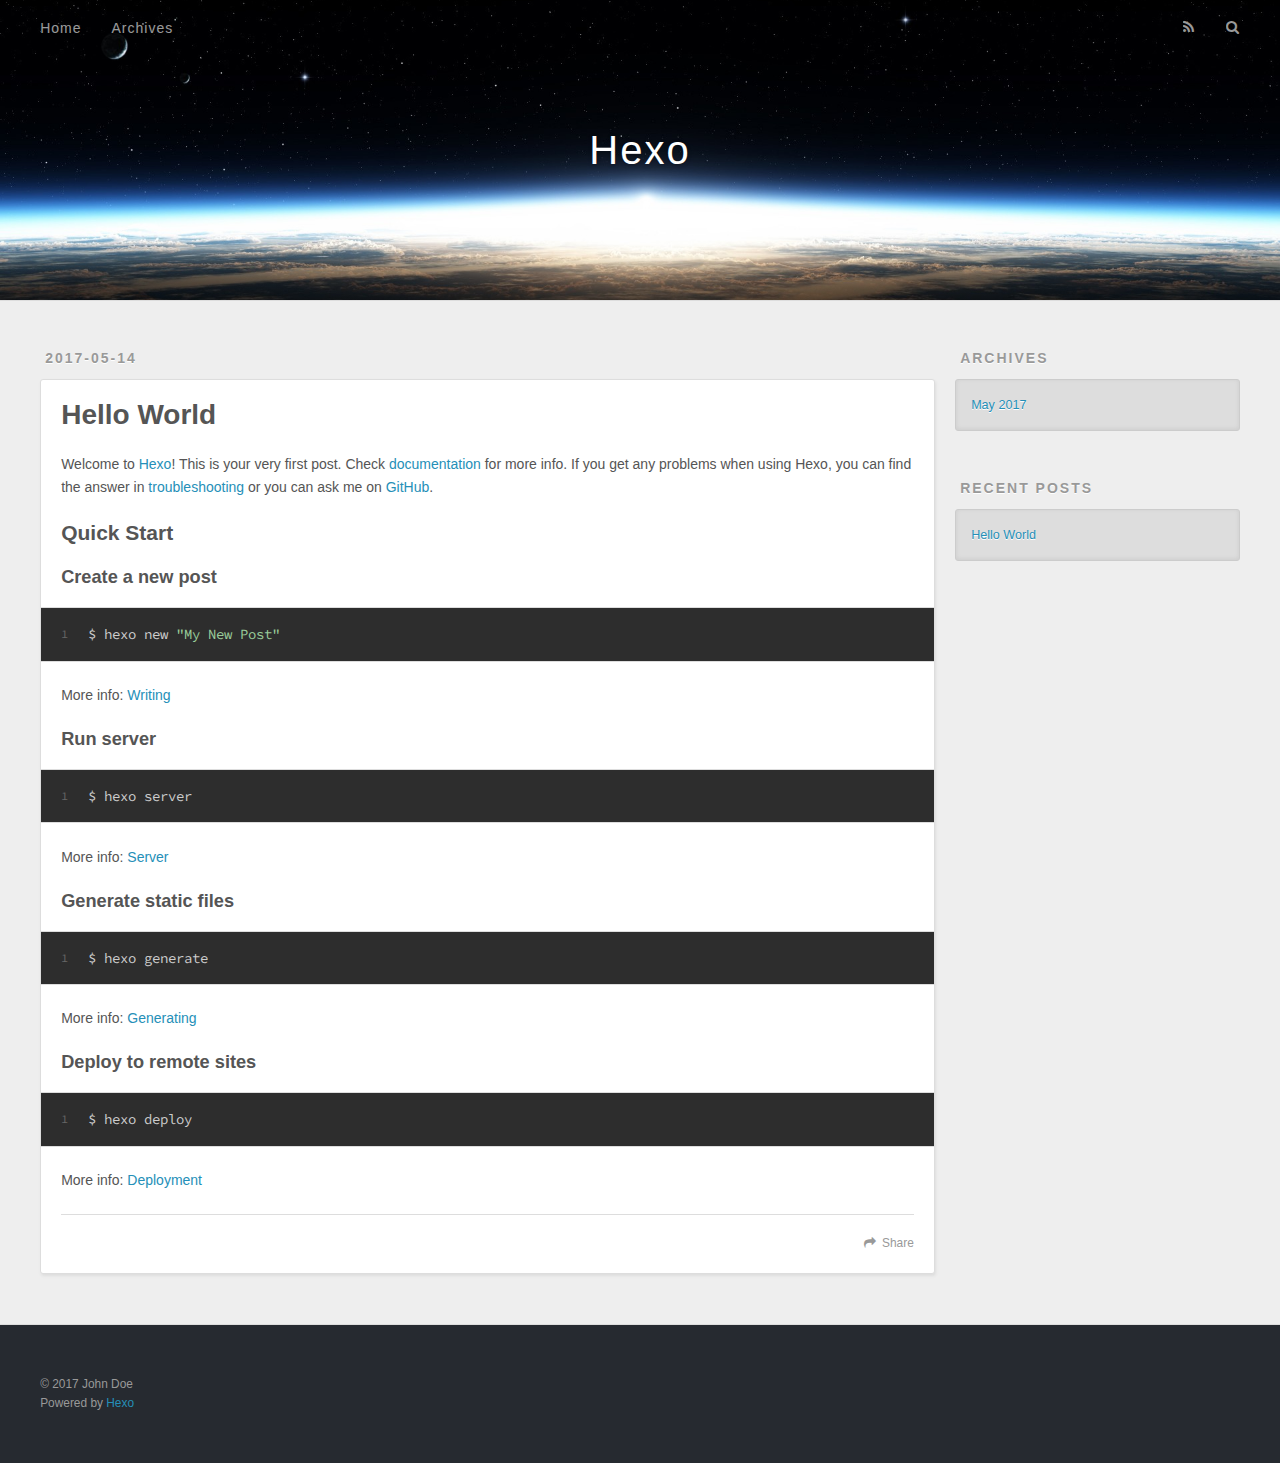
==== index.html @ 755ee9ba "Site updated: 2017-05-14 21:54:04" ====
<!DOCTYPE html>
<html>
<head>
  <meta charset="utf-8">
  
  <title>Hexo</title>
  <meta name="viewport" content="width=device-width, initial-scale=1, maximum-scale=1">
  <meta property="og:type" content="website">
<meta property="og:title" content="Hexo">
<meta property="og:url" content="http://yoursite.com/index.html">
<meta property="og:site_name" content="Hexo">
<meta name="twitter:card" content="summary">
<meta name="twitter:title" content="Hexo">
  
    <link rel="alternate" href="/atom.xml" title="Hexo" type="application/atom+xml">
  
  
    <link rel="icon" href="/favicon.png">
  
  
    <link href="//fonts.googleapis.com/css?family=Source+Code+Pro" rel="stylesheet" type="text/css">
  
  <link rel="stylesheet" href="/css/style.css">
  

</head>

<body>
  <div id="container">
    <div id="wrap">
      <header id="header">
  <div id="banner"></div>
  <div id="header-outer" class="outer">
    <div id="header-title" class="inner">
      <h1 id="logo-wrap">
        <a href="/" id="logo">Hexo</a>
      </h1>
      
    </div>
    <div id="header-inner" class="inner">
      <nav id="main-nav">
        <a id="main-nav-toggle" class="nav-icon"></a>
        
          <a class="main-nav-link" href="/">Home</a>
        
          <a class="main-nav-link" href="/archives">Archives</a>
        
      </nav>
      <nav id="sub-nav">
        
          <a id="nav-rss-link" class="nav-icon" href="/atom.xml" title="RSS Feed"></a>
        
        <a id="nav-search-btn" class="nav-icon" title="Search"></a>
      </nav>
      <div id="search-form-wrap">
        <form action="//google.com/search" method="get" accept-charset="UTF-8" class="search-form"><input type="search" name="q" class="search-form-input" placeholder="Search"><button type="submit" class="search-form-submit">&#xF002;</button><input type="hidden" name="sitesearch" value="http://yoursite.com"></form>
      </div>
    </div>
  </div>
</header>
      <div class="outer">
        <section id="main">
  
    <article id="post-hello-world" class="article article-type-post" itemscope itemprop="blogPost">
  <div class="article-meta">
    <a href="/2017/05/14/hello-world/" class="article-date">
  <time datetime="2017-05-15T01:28:12.000Z" itemprop="datePublished">2017-05-14</time>
</a>
    
  </div>
  <div class="article-inner">
    
    
      <header class="article-header">
        
  
    <h1 itemprop="name">
      <a class="article-title" href="/2017/05/14/hello-world/">Hello World</a>
    </h1>
  

      </header>
    
    <div class="article-entry" itemprop="articleBody">
      
        <p>Welcome to <a href="https://hexo.io/" target="_blank" rel="external">Hexo</a>! This is your very first post. Check <a href="https://hexo.io/docs/" target="_blank" rel="external">documentation</a> for more info. If you get any problems when using Hexo, you can find the answer in <a href="https://hexo.io/docs/troubleshooting.html" target="_blank" rel="external">troubleshooting</a> or you can ask me on <a href="https://github.com/hexojs/hexo/issues" target="_blank" rel="external">GitHub</a>.</p>
<h2 id="Quick-Start"><a href="#Quick-Start" class="headerlink" title="Quick Start"></a>Quick Start</h2><h3 id="Create-a-new-post"><a href="#Create-a-new-post" class="headerlink" title="Create a new post"></a>Create a new post</h3><figure class="highlight bash"><table><tr><td class="gutter"><pre><div class="line">1</div></pre></td><td class="code"><pre><div class="line">$ hexo new <span class="string">"My New Post"</span></div></pre></td></tr></table></figure>
<p>More info: <a href="https://hexo.io/docs/writing.html" target="_blank" rel="external">Writing</a></p>
<h3 id="Run-server"><a href="#Run-server" class="headerlink" title="Run server"></a>Run server</h3><figure class="highlight bash"><table><tr><td class="gutter"><pre><div class="line">1</div></pre></td><td class="code"><pre><div class="line">$ hexo server</div></pre></td></tr></table></figure>
<p>More info: <a href="https://hexo.io/docs/server.html" target="_blank" rel="external">Server</a></p>
<h3 id="Generate-static-files"><a href="#Generate-static-files" class="headerlink" title="Generate static files"></a>Generate static files</h3><figure class="highlight bash"><table><tr><td class="gutter"><pre><div class="line">1</div></pre></td><td class="code"><pre><div class="line">$ hexo generate</div></pre></td></tr></table></figure>
<p>More info: <a href="https://hexo.io/docs/generating.html" target="_blank" rel="external">Generating</a></p>
<h3 id="Deploy-to-remote-sites"><a href="#Deploy-to-remote-sites" class="headerlink" title="Deploy to remote sites"></a>Deploy to remote sites</h3><figure class="highlight bash"><table><tr><td class="gutter"><pre><div class="line">1</div></pre></td><td class="code"><pre><div class="line">$ hexo deploy</div></pre></td></tr></table></figure>
<p>More info: <a href="https://hexo.io/docs/deployment.html" target="_blank" rel="external">Deployment</a></p>

      
    </div>
    <footer class="article-footer">
      <a data-url="http://yoursite.com/2017/05/14/hello-world/" data-id="cj2pgbe670000x5e2jfbod2cz" class="article-share-link">Share</a>
      
      
    </footer>
  </div>
  
</article>


  

</section>
        
          <aside id="sidebar">
  
    

  
    

  
    
  
    
  <div class="widget-wrap">
    <h3 class="widget-title">Archives</h3>
    <div class="widget">
      <ul class="archive-list"><li class="archive-list-item"><a class="archive-list-link" href="/archives/2017/05/">May 2017</a></li></ul>
    </div>
  </div>


  
    
  <div class="widget-wrap">
    <h3 class="widget-title">Recent Posts</h3>
    <div class="widget">
      <ul>
        
          <li>
            <a href="/2017/05/14/hello-world/">Hello World</a>
          </li>
        
      </ul>
    </div>
  </div>

  
</aside>
        
      </div>
      <footer id="footer">
  
  <div class="outer">
    <div id="footer-info" class="inner">
      &copy; 2017 John Doe<br>
      Powered by <a href="http://hexo.io/" target="_blank">Hexo</a>
    </div>
  </div>
</footer>
    </div>
    <nav id="mobile-nav">
  
    <a href="/" class="mobile-nav-link">Home</a>
  
    <a href="/archives" class="mobile-nav-link">Archives</a>
  
</nav>
    

<script src="//ajax.googleapis.com/ajax/libs/jquery/2.0.3/jquery.min.js"></script>


  <link rel="stylesheet" href="/fancybox/jquery.fancybox.css">
  <script src="/fancybox/jquery.fancybox.pack.js"></script>


<script src="/js/script.js"></script>

  </div>
</body>
</html>
---- css/style.css ----
body {
  width: 100%;
}
body:before,
body:after {
  content: "";
  display: table;
}
body:after {
  clear: both;
}
html,
body,
div,
span,
applet,
object,
iframe,
h1,
h2,
h3,
h4,
h5,
h6,
p,
blockquote,
pre,
a,
abbr,
acronym,
address,
big,
cite,
code,
del,
dfn,
em,
img,
ins,
kbd,
q,
s,
samp,
small,
strike,
strong,
sub,
sup,
tt,
var,
dl,
dt,
dd,
ol,
ul,
li,
fieldset,
form,
label,
legend,
table,
caption,
tbody,
tfoot,
thead,
tr,
th,
td {
  margin: 0;
  padding: 0;
  border: 0;
  outline: 0;
  font-weight: inherit;
  font-style: inherit;
  font-family: inherit;
  font-size: 100%;
  vertical-align: baseline;
}
body {
  line-height: 1;
  color: #000;
  background: #fff;
}
ol,
ul {
  list-style: none;
}
table {
  border-collapse: separate;
  border-spacing: 0;
  vertical-align: middle;
}
caption,
th,
td {
  text-align: left;
  font-weight: normal;
  vertical-align: middle;
}
a img {
  border: none;
}
input,
button {
  margin: 0;
  padding: 0;
}
input::-moz-focus-inner,
button::-moz-focus-inner {
  border: 0;
  padding: 0;
}
@font-face {
  font-family: FontAwesome;
  font-style: normal;
  font-weight: normal;
  src: url("fonts/fontawesome-webfont.eot?v=#4.0.3");
  src: url("fonts/fontawesome-webfont.eot?#iefix&v=#4.0.3") format("embedded-opentype"), url("fonts/fontawesome-webfont.woff?v=#4.0.3") format("woff"), url("fonts/fontawesome-webfont.ttf?v=#4.0.3") format("truetype"), url("fonts/fontawesome-webfont.svg#fontawesomeregular?v=#4.0.3") format("svg");
}
html,
body,
#container {
  height: 100%;
}
body {
  background: #eee;
  font: 14px "Helvetica Neue", Helvetica, Arial, sans-serif;
  -webkit-text-size-adjust: 100%;
}
.outer {
  max-width: 1220px;
  margin: 0 auto;
  padding: 0 20px;
}
.outer:before,
.outer:after {
  content: "";
  display: table;
}
.outer:after {
  clear: both;
}
.inner {
  display: inline;
  float: left;
  width: 98.33333333333333%;
  margin: 0 0.833333333333333%;
}
.left,
.alignleft {
  float: left;
}
.right,
.alignright {
  float: right;
}
.clear {
  clear: both;
}
#container {
  position: relative;
}
.mobile-nav-on {
  overflow: hidden;
}
#wrap {
  height: 100%;
  width: 100%;
  position: absolute;
  top: 0;
  left: 0;
  -webkit-transition: 0.2s ease-out;
  -moz-transition: 0.2s ease-out;
  -ms-transition: 0.2s ease-out;
  transition: 0.2s ease-out;
  z-index: 1;
  background: #eee;
}
.mobile-nav-on #wrap {
  left: 280px;
}
@media screen and (min-width: 768px) {
  #main {
    display: inline;
    float: left;
    width: 73.33333333333333%;
    margin: 0 0.833333333333333%;
  }
}
.article-date,
.article-category-link,
.archive-year,
.widget-title {
  text-decoration: none;
  text-transform: uppercase;
  letter-spacing: 2px;
  color: #999;
  margin-bottom: 1em;
  margin-left: 5px;
  line-height: 1em;
  text-shadow: 0 1px #fff;
  font-weight: bold;
}
.article-inner,
.archive-article-inner {
  background: #fff;
  -webkit-box-shadow: 1px 2px 3px #ddd;
  box-shadow: 1px 2px 3px #ddd;
  border: 1px solid #ddd;
  border-radius: 3px;
}
.article-entry h1,
.widget h1 {
  font-size: 2em;
}
.article-entry h2,
.widget h2 {
  font-size: 1.5em;
}
.article-entry h3,
.widget h3 {
  font-size: 1.3em;
}
.article-entry h4,
.widget h4 {
  font-size: 1.2em;
}
.article-entry h5,
.widget h5 {
  font-size: 1em;
}
.article-entry h6,
.widget h6 {
  font-size: 1em;
  color: #999;
}
.article-entry hr,
.widget hr {
  border: 1px dashed #ddd;
}
.article-entry strong,
.widget strong {
  font-weight: bold;
}
.article-entry em,
.widget em,
.article-entry cite,
.widget cite {
  font-style: italic;
}
.article-entry sup,
.widget sup,
.article-entry sub,
.widget sub {
  font-size: 0.75em;
  line-height: 0;
  position: relative;
  vertical-align: baseline;
}
.article-entry sup,
.widget sup {
  top: -0.5em;
}
.article-entry sub,
.widget sub {
  bottom: -0.2em;
}
.article-entry small,
.widget small {
  font-size: 0.85em;
}
.article-entry acronym,
.widget acronym,
.article-entry abbr,
.widget abbr {
  border-bottom: 1px dotted;
}
.article-entry ul,
.widget ul,
.article-entry ol,
.widget ol,
.article-entry dl,
.widget dl {
  margin: 0 20px;
  line-height: 1.6em;
}
.article-entry ul ul,
.widget ul ul,
.article-entry ol ul,
.widget ol ul,
.article-entry ul ol,
.widget ul ol,
.article-entry ol ol,
.widget ol ol {
  margin-top: 0;
  margin-bottom: 0;
}
.article-entry ul,
.widget ul {
  list-style: disc;
}
.article-entry ol,
.widget ol {
  list-style: decimal;
}
.article-entry dt,
.widget dt {
  font-weight: bold;
}
#header {
  height: 300px;
  position: relative;
  border-bottom: 1px solid #ddd;
}
#header:before,
#header:after {
  content: "";
  position: absolute;
  left: 0;
  right: 0;
  height: 40px;
}
#header:before {
  top: 0;
  background: -webkit-linear-gradient(rgba(0,0,0,0.2), transparent);
  background: -moz-linear-gradient(rgba(0,0,0,0.2), transparent);
  background: -ms-linear-gradient(rgba(0,0,0,0.2), transparent);
  background: linear-gradient(rgba(0,0,0,0.2), transparent);
}
#header:after {
  bottom: 0;
  background: -webkit-linear-gradient(transparent, rgba(0,0,0,0.2));
  background: -moz-linear-gradient(transparent, rgba(0,0,0,0.2));
  background: -ms-linear-gradient(transparent, rgba(0,0,0,0.2));
  background: linear-gradient(transparent, rgba(0,0,0,0.2));
}
#header-outer {
  height: 100%;
  position: relative;
}
#header-inner {
  position: relative;
  overflow: hidden;
}
#banner {
  position: absolute;
  top: 0;
  left: 0;
  width: 100%;
  height: 100%;
  background: url("images/banner.jpg") center #000;
  -webkit-background-size: cover;
  -moz-background-size: cover;
  background-size: cover;
  z-index: -1;
}
#header-title {
  text-align: center;
  height: 40px;
  position: absolute;
  top: 50%;
  left: 0;
  margin-top: -20px;
}
#logo,
#subtitle {
  text-decoration: none;
  color: #fff;
  font-weight: 300;
  text-shadow: 0 1px 4px rgba(0,0,0,0.3);
}
#logo {
  font-size: 40px;
  line-height: 40px;
  letter-spacing: 2px;
}
#subtitle {
  font-size: 16px;
  line-height: 16px;
  letter-spacing: 1px;
}
#subtitle-wrap {
  margin-top: 16px;
}
#main-nav {
  float: left;
  margin-left: -15px;
}
.nav-icon,
.main-nav-link {
  float: left;
  color: #fff;
  opacity: 0.6;
  text-decoration: none;
  text-shadow: 0 1px rgba(0,0,0,0.2);
  -webkit-transition: opacity 0.2s;
  -moz-transition: opacity 0.2s;
  -ms-transition: opacity 0.2s;
  transition: opacity 0.2s;
  display: block;
  padding: 20px 15px;
}
.nav-icon:hover,
.main-nav-link:hover {
  opacity: 1;
}
.nav-icon {
  font-family: FontAwesome;
  text-align: center;
  font-size: 14px;
  width: 14px;
  height: 14px;
  padding: 20px 15px;
  position: relative;
  cursor: pointer;
}
.main-nav-link {
  font-weight: 300;
  letter-spacing: 1px;
}
@media screen and (max-width: 479px) {
  .main-nav-link {
    display: none;
  }
}
#main-nav-toggle {
  display: none;
}
#main-nav-toggle:before {
  content: "\f0c9";
}
@media screen and (max-width: 479px) {
  #main-nav-toggle {
    display: block;
  }
}
#sub-nav {
  float: right;
  margin-right: -15px;
}
#nav-rss-link:before {
  content: "\f09e";
}
#nav-search-btn:before {
  content: "\f002";
}
#search-form-wrap {
  position: absolute;
  top: 15px;
  width: 150px;
  height: 30px;
  right: -150px;
  opacity: 0;
  -webkit-transition: 0.2s ease-out;
  -moz-transition: 0.2s ease-out;
  -ms-transition: 0.2s ease-out;
  transition: 0.2s ease-out;
}
#search-form-wrap.on {
  opacity: 1;
  right: 0;
}
@media screen and (max-width: 479px) {
  #search-form-wrap {
    width: 100%;
    right: -100%;
  }
}
.search-form {
  position: absolute;
  top: 0;
  left: 0;
  right: 0;
  background: #fff;
  padding: 5px 15px;
  border-radius: 15px;
  -webkit-box-shadow: 0 0 10px rgba(0,0,0,0.3);
  box-shadow: 0 0 10px rgba(0,0,0,0.3);
}
.search-form-input {
  border: none;
  background: none;
  color: #555;
  width: 100%;
  font: 13px "Helvetica Neue", Helvetica, Arial, sans-serif;
  outline: none;
}
.search-form-input::-webkit-search-results-decoration,
.search-form-input::-webkit-search-cancel-button {
  -webkit-appearance: none;
}
.search-form-submit {
  position: absolute;
  top: 50%;
  right: 10px;
  margin-top: -7px;
  font: 13px FontAwesome;
  border: none;
  background: none;
  color: #bbb;
  cursor: pointer;
}
.search-form-submit:hover,
.search-form-submit:focus {
  color: #777;
}
.article {
  margin: 50px 0;
}
.article-inner {
  overflow: hidden;
}
.article-meta:before,
.article-meta:after {
  content: "";
  display: table;
}
.article-meta:after {
  clear: both;
}
.article-date {
  float: left;
}
.article-category {
  float: left;
  line-height: 1em;
  color: #ccc;
  text-shadow: 0 1px #fff;
  margin-left: 8px;
}
.article-category:before {
  content: "\2022";
}
.article-category-link {
  margin: 0 12px 1em;
}
.article-header {
  padding: 20px 20px 0;
}
.article-title {
  text-decoration: none;
  font-size: 2em;
  font-weight: bold;
  color: #555;
  line-height: 1.1em;
  -webkit-transition: color 0.2s;
  -moz-transition: color 0.2s;
  -ms-transition: color 0.2s;
  transition: color 0.2s;
}
a.article-title:hover {
  color: #258fb8;
}
.article-entry {
  color: #555;
  padding: 0 20px;
}
.article-entry:before,
.article-entry:after {
  content: "";
  display: table;
}
.article-entry:after {
  clear: both;
}
.article-entry p,
.article-entry table {
  line-height: 1.6em;
  margin: 1.6em 0;
}
.article-entry h1,
.article-entry h2,
.article-entry h3,
.article-entry h4,
.article-entry h5,
.article-entry h6 {
  font-weight: bold;
}
.article-entry h1,
.article-entry h2,
.article-entry h3,
.article-entry h4,
.article-entry h5,
.article-entry h6 {
  line-height: 1.1em;
  margin: 1.1em 0;
}
.article-entry a {
  color: #258fb8;
  text-decoration: none;
}
.article-entry a:hover {
  text-decoration: underline;
}
.article-entry ul,
.article-entry ol,
.article-entry dl {
  margin-top: 1.6em;
  margin-bottom: 1.6em;
}
.article-entry img,
.article-entry video {
  max-width: 100%;
  height: auto;
  display: block;
  margin: auto;
}
.article-entry iframe {
  border: none;
}
.article-entry table {
  width: 100%;
  border-collapse: collapse;
  border-spacing: 0;
}
.article-entry th {
  font-weight: bold;
  border-bottom: 3px solid #ddd;
  padding-bottom: 0.5em;
}
.article-entry td {
  border-bottom: 1px solid #ddd;
  padding: 10px 0;
}
.article-entry blockquote {
  font-family: Georgia, "Times New Roman", serif;
  font-size: 1.4em;
  margin: 1.6em 20px;
  text-align: center;
}
.article-entry blockquote footer {
  font-size: 14px;
  margin: 1.6em 0;
  font-family: "Helvetica Neue", Helvetica, Arial, sans-serif;
}
.article-entry blockquote footer cite:before {
  content: "—";
  padding: 0 0.5em;
}
.article-entry .pullquote {
  text-align: left;
  width: 45%;
  margin: 0;
}
.article-entry .pullquote.left {
  margin-left: 0.5em;
  margin-right: 1em;
}
.article-entry .pullquote.right {
  margin-right: 0.5em;
  margin-left: 1em;
}
.article-entry .caption {
  color: #999;
  display: block;
  font-size: 0.9em;
  margin-top: 0.5em;
  position: relative;
  text-align: center;
}
.article-entry .video-container {
  position: relative;
  padding-top: 56.25%;
  height: 0;
  overflow: hidden;
}
.article-entry .video-container iframe,
.article-entry .video-container object,
.article-entry .video-container embed {
  position: absolute;
  top: 0;
  left: 0;
  width: 100%;
  height: 100%;
  margin-top: 0;
}
.article-more-link a {
  display: inline-block;
  line-height: 1em;
  padding: 6px 15px;
  border-radius: 15px;
  background: #eee;
  color: #999;
  text-shadow: 0 1px #fff;
  text-decoration: none;
}
.article-more-link a:hover {
  background: #258fb8;
  color: #fff;
  text-decoration: none;
  text-shadow: 0 1px #1e7293;
}
.article-footer {
  font-size: 0.85em;
  line-height: 1.6em;
  border-top: 1px solid #ddd;
  padding-top: 1.6em;
  margin: 0 20px 20px;
}
.article-footer:before,
.article-footer:after {
  content: "";
  display: table;
}
.article-footer:after {
  clear: both;
}
.article-footer a {
  color: #999;
  text-decoration: none;
}
.article-footer a:hover {
  color: #555;
}
.article-tag-list-item {
  float: left;
  margin-right: 10px;
}
.article-tag-list-link:before {
  content: "#";
}
.article-comment-link {
  float: right;
}
.article-comment-link:before {
  content: "\f075";
  font-family: FontAwesome;
  padding-right: 8px;
}
.article-share-link {
  cursor: pointer;
  float: right;
  margin-left: 20px;
}
.article-share-link:before {
  content: "\f064";
  font-family: FontAwesome;
  padding-right: 6px;
}
#article-nav {
  position: relative;
}
#article-nav:before,
#article-nav:after {
  content: "";
  display: table;
}
#article-nav:after {
  clear: both;
}
@media screen and (min-width: 768px) {
  #article-nav {
    margin: 50px 0;
  }
  #article-nav:before {
    width: 8px;
    height: 8px;
    position: absolute;
    top: 50%;
    left: 50%;
    margin-top: -4px;
    margin-left: -4px;
    content: "";
    border-radius: 50%;
    background: #ddd;
    -webkit-box-shadow: 0 1px 2px #fff;
    box-shadow: 0 1px 2px #fff;
  }
}
.article-nav-link-wrap {
  text-decoration: none;
  text-shadow: 0 1px #fff;
  color: #999;
  -webkit-box-sizing: border-box;
  -moz-box-sizing: border-box;
  box-sizing: border-box;
  margin-top: 50px;
  text-align: center;
  display: block;
}
.article-nav-link-wrap:hover {
  color: #555;
}
@media screen and (min-width: 768px) {
  .article-nav-link-wrap {
    width: 50%;
    margin-top: 0;
  }
}
@media screen and (min-width: 768px) {
  #article-nav-newer {
    float: left;
    text-align: right;
    padding-right: 20px;
  }
}
@media screen and (min-width: 768px) {
  #article-nav-older {
    float: right;
    text-align: left;
    padding-left: 20px;
  }
}
.article-nav-caption {
  text-transform: uppercase;
  letter-spacing: 2px;
  color: #ddd;
  line-height: 1em;
  font-weight: bold;
}
#article-nav-newer .article-nav-caption {
  margin-right: -2px;
}
.article-nav-title {
  font-size: 0.85em;
  line-height: 1.6em;
  margin-top: 0.5em;
}
.article-share-box {
  position: absolute;
  display: none;
  background: #fff;
  -webkit-box-shadow: 1px 2px 10px rgba(0,0,0,0.2);
  box-shadow: 1px 2px 10px rgba(0,0,0,0.2);
  border-radius: 3px;
  margin-left: -145px;
  overflow: hidden;
  z-index: 1;
}
.article-share-box.on {
  display: block;
}
.article-share-input {
  width: 100%;
  background: none;
  -webkit-box-sizing: border-box;
  -moz-box-sizing: border-box;
  box-sizing: border-box;
  font: 14px "Helvetica Neue", Helvetica, Arial, sans-serif;
  padding: 0 15px;
  color: #555;
  outline: none;
  border: 1px solid #ddd;
  border-radius: 3px 3px 0 0;
  height: 36px;
  line-height: 36px;
}
.article-share-links {
  background: #eee;
}
.article-share-links:before,
.article-share-links:after {
  content: "";
  display: table;
}
.article-share-links:after {
  clear: both;
}
.article-share-twitter,
.article-share-facebook,
.article-share-pinterest,
.article-share-google {
  width: 50px;
  height: 36px;
  display: block;
  float: left;
  position: relative;
  color: #999;
  text-shadow: 0 1px #fff;
}
.article-share-twitter:before,
.article-share-facebook:before,
.article-share-pinterest:before,
.article-share-google:before {
  font-size: 20px;
  font-family: FontAwesome;
  width: 20px;
  height: 20px;
  position: absolute;
  top: 50%;
  left: 50%;
  margin-top: -10px;
  margin-left: -10px;
  text-align: center;
}
.article-share-twitter:hover,
.article-share-facebook:hover,
.article-share-pinterest:hover,
.article-share-google:hover {
  color: #fff;
}
.article-share-twitter:before {
  content: "\f099";
}
.article-share-twitter:hover {
  background: #00aced;
  text-shadow: 0 1px #008abe;
}
.article-share-facebook:before {
  content: "\f09a";
}
.article-share-facebook:hover {
  background: #3b5998;
  text-shadow: 0 1px #2f477a;
}
.article-share-pinterest:before {
  content: "\f0d2";
}
.article-share-pinterest:hover {
  background: #cb2027;
  text-shadow: 0 1px #a21a1f;
}
.article-share-google:before {
  content: "\f0d5";
}
.article-share-google:hover {
  background: #dd4b39;
  text-shadow: 0 1px #be3221;
}
.article-gallery {
  background: #000;
  position: relative;
}
.article-gallery-photos {
  position: relative;
  overflow: hidden;
}
.article-gallery-img {
  display: none;
  max-width: 100%;
}
.article-gallery-img:first-child {
  display: block;
}
.article-gallery-img.loaded {
  position: absolute;
  display: block;
}
.article-gallery-img img {
  display: block;
  max-width: 100%;
  margin: 0 auto;
}
#comments {
  background: #fff;
  -webkit-box-shadow: 1px 2px 3px #ddd;
  box-shadow: 1px 2px 3px #ddd;
  padding: 20px;
  border: 1px solid #ddd;
  border-radius: 3px;
  margin: 50px 0;
}
#comments a {
  color: #258fb8;
}
.archives-wrap {
  margin: 50px 0;
}
.archives:before,
.archives:after {
  content: "";
  display: table;
}
.archives:after {
  clear: both;
}
.archive-year-wrap {
  margin-bottom: 1em;
}
.archives {
  -webkit-column-gap: 10px;
  -moz-column-gap: 10px;
  column-gap: 10px;
}
@media screen and (min-width: 480px) and (max-width: 767px) {
  .archives {
    -webkit-column-count: 2;
    -moz-column-count: 2;
    column-count: 2;
  }
}
@media screen and (min-width: 768px) {
  .archives {
    -webkit-column-count: 3;
    -moz-column-count: 3;
    column-count: 3;
  }
}
.archive-article {
  -webkit-column-break-inside: avoid;
  page-break-inside: avoid;
  overflow: hidden;
  break-inside: avoid-column;
}
.archive-article-inner {
  padding: 10px;
  margin-bottom: 15px;
}
.archive-article-title {
  text-decoration: none;
  font-weight: bold;
  color: #555;
  -webkit-transition: color 0.2s;
  -moz-transition: color 0.2s;
  -ms-transition: color 0.2s;
  transition: color 0.2s;
  line-height: 1.6em;
}
.archive-article-title:hover {
  color: #258fb8;
}
.archive-article-footer {
  margin-top: 1em;
}
.archive-article-date {
  color: #999;
  text-decoration: none;
  font-size: 0.85em;
  line-height: 1em;
  margin-bottom: 0.5em;
  display: block;
}
#page-nav {
  margin: 50px auto;
  background: #fff;
  -webkit-box-shadow: 1px 2px 3px #ddd;
  box-shadow: 1px 2px 3px #ddd;
  border: 1px solid #ddd;
  border-radius: 3px;
  text-align: center;
  color: #999;
  overflow: hidden;
}
#page-nav:before,
#page-nav:after {
  content: "";
  display: table;
}
#page-nav:after {
  clear: both;
}
#page-nav a,
#page-nav span {
  padding: 10px 20px;
  line-height: 1;
  height: 2ex;
}
#page-nav a {
  color: #999;
  text-decoration: none;
}
#page-nav a:hover {
  background: #999;
  color: #fff;
}
#page-nav .prev {
  float: left;
}
#page-nav .next {
  float: right;
}
#page-nav .page-number {
  display: inline-block;
}
@media screen and (max-width: 479px) {
  #page-nav .page-number {
    display: none;
  }
}
#page-nav .current {
  color: #555;
  font-weight: bold;
}
#page-nav .space {
  color: #ddd;
}
#footer {
  background: #262a30;
  padding: 50px 0;
  border-top: 1px solid #ddd;
  color: #999;
}
#footer a {
  color: #258fb8;
  text-decoration: none;
}
#footer a:hover {
  text-decoration: underline;
}
#footer-info {
  line-height: 1.6em;
  font-size: 0.85em;
}
.article-entry pre,
.article-entry .highlight {
  background: #2d2d2d;
  margin: 0 -20px;
  padding: 15px 20px;
  border-style: solid;
  border-color: #ddd;
  border-width: 1px 0;
  overflow: auto;
  color: #ccc;
  line-height: 22.400000000000002px;
}
.article-entry .highlight .gutter pre,
.article-entry .gist .gist-file .gist-data .line-numbers {
  color: #666;
  font-size: 0.85em;
}
.article-entry pre,
.article-entry code {
  font-family: "Source Code Pro", Consolas, Monaco, Menlo, Consolas, monospace;
}
.article-entry code {
  background: #eee;
  text-shadow: 0 1px #fff;
  padding: 0 0.3em;
}
.article-entry pre code {
  background: none;
  text-shadow: none;
  padding: 0;
}
.article-entry .highlight pre {
  border: none;
  margin: 0;
  padding: 0;
}
.article-entry .highlight table {
  margin: 0;
  width: auto;
}
.article-entry .highlight td {
  border: none;
  padding: 0;
}
.article-entry .highlight figcaption {
  font-size: 0.85em;
  color: #999;
  line-height: 1em;
  margin-bottom: 1em;
}
.article-entry .highlight figcaption:before,
.article-entry .highlight figcaption:after {
  content: "";
  display: table;
}
.article-entry .highlight figcaption:after {
  clear: both;
}
.article-entry .highlight figcaption a {
  float: right;
}
.article-entry .highlight .gutter pre {
  text-align: right;
  padding-right: 20px;
}
.article-entry .highlight .line {
  height: 22.400000000000002px;
}
.article-entry .highlight .line.marked {
  background: #515151;
}
.article-entry .gist {
  margin: 0 -20px;
  border-style: solid;
  border-color: #ddd;
  border-width: 1px 0;
  background: #2d2d2d;
  padding: 15px 20px 15px 0;
}
.article-entry .gist .gist-file {
  border: none;
  font-family: "Source Code Pro", Consolas, Monaco, Menlo, Consolas, monospace;
  margin: 0;
}
.article-entry .gist .gist-file .gist-data {
  background: none;
  border: none;
}
.article-entry .gist .gist-file .gist-data .line-numbers {
  background: none;
  border: none;
  padding: 0 20px 0 0;
}
.article-entry .gist .gist-file .gist-data .line-data {
  padding: 0 !important;
}
.article-entry .gist .gist-file .highlight {
  margin: 0;
  padding: 0;
  border: none;
}
.article-entry .gist .gist-file .gist-meta {
  background: #2d2d2d;
  color: #999;
  font: 0.85em "Helvetica Neue", Helvetica, Arial, sans-serif;
  text-shadow: 0 0;
  padding: 0;
  margin-top: 1em;
  margin-left: 20px;
}
.article-entry .gist .gist-file .gist-meta a {
  color: #258fb8;
  font-weight: normal;
}
.article-entry .gist .gist-file .gist-meta a:hover {
  text-decoration: underline;
}
pre .comment,
pre .title {
  color: #999;
}
pre .variable,
pre .attribute,
pre .tag,
pre .regexp,
pre .ruby .constant,
pre .xml .tag .title,
pre .xml .pi,
pre .xml .doctype,
pre .html .doctype,
pre .css .id,
pre .css .class,
pre .css .pseudo {
  color: #f2777a;
}
pre .number,
pre .preprocessor,
pre .built_in,
pre .literal,
pre .params,
pre .constant {
  color: #f99157;
}
pre .class,
pre .ruby .class .title,
pre .css .rules .attribute {
  color: #9c9;
}
pre .string,
pre .value,
pre .inheritance,
pre .header,
pre .ruby .symbol,
pre .xml .cdata {
  color: #9c9;
}
pre .css .hexcolor {
  color: #6cc;
}
pre .function,
pre .python .decorator,
pre .python .title,
pre .ruby .function .title,
pre .ruby .title .keyword,
pre .perl .sub,
pre .javascript .title,
pre .coffeescript .title {
  color: #69c;
}
pre .keyword,
pre .javascript .function {
  color: #c9c;
}
@media screen and (max-width: 479px) {
  #mobile-nav {
    position: absolute;
    top: 0;
    left: 0;
    width: 280px;
    height: 100%;
    background: #191919;
    border-right: 1px solid #fff;
  }
}
@media screen and (max-width: 479px) {
  .mobile-nav-link {
    display: block;
    color: #999;
    text-decoration: none;
    padding: 15px 20px;
    font-weight: bold;
  }
  .mobile-nav-link:hover {
    color: #fff;
  }
}
@media screen and (min-width: 768px) {
  #sidebar {
    display: inline;
    float: left;
    width: 23.333333333333332%;
    margin: 0 0.833333333333333%;
  }
}
.widget-wrap {
  margin: 50px 0;
}
.widget {
  color: #777;
  text-shadow: 0 1px #fff;
  background: #ddd;
  -webkit-box-shadow: 0 -1px 4px #ccc inset;
  box-shadow: 0 -1px 4px #ccc inset;
  border: 1px solid #ccc;
  padding: 15px;
  border-radius: 3px;
}
.widget a {
  color: #258fb8;
  text-decoration: none;
}
.widget a:hover {
  text-decoration: underline;
}
.widget ul ul,
.widget ol ul,
.widget dl ul,
.widget ul ol,
.widget ol ol,
.widget dl ol,
.widget ul dl,
.widget ol dl,
.widget dl dl {
  margin-left: 15px;
  list-style: disc;
}
.widget {
  line-height: 1.6em;
  word-wrap: break-word;
  font-size: 0.9em;
}
.widget ul,
.widget ol {
  list-style: none;
  margin: 0;
}
.widget ul ul,
.widget ol ul,
.widget ul ol,
.widget ol ol {
  margin: 0 20px;
}
.widget ul ul,
.widget ol ul {
  list-style: disc;
}
.widget ul ol,
.widget ol ol {
  list-style: decimal;
}
.category-list-count,
.tag-list-count,
.archive-list-count {
  padding-left: 5px;
  color: #999;
  font-size: 0.85em;
}
.category-list-count:before,
.tag-list-count:before,
.archive-list-count:before {
  content: "(";
}
.category-list-count:after,
.tag-list-count:after,
.archive-list-count:after {
  content: ")";
}
.tagcloud a {
  margin-right: 5px;
  display: inline-block;
}
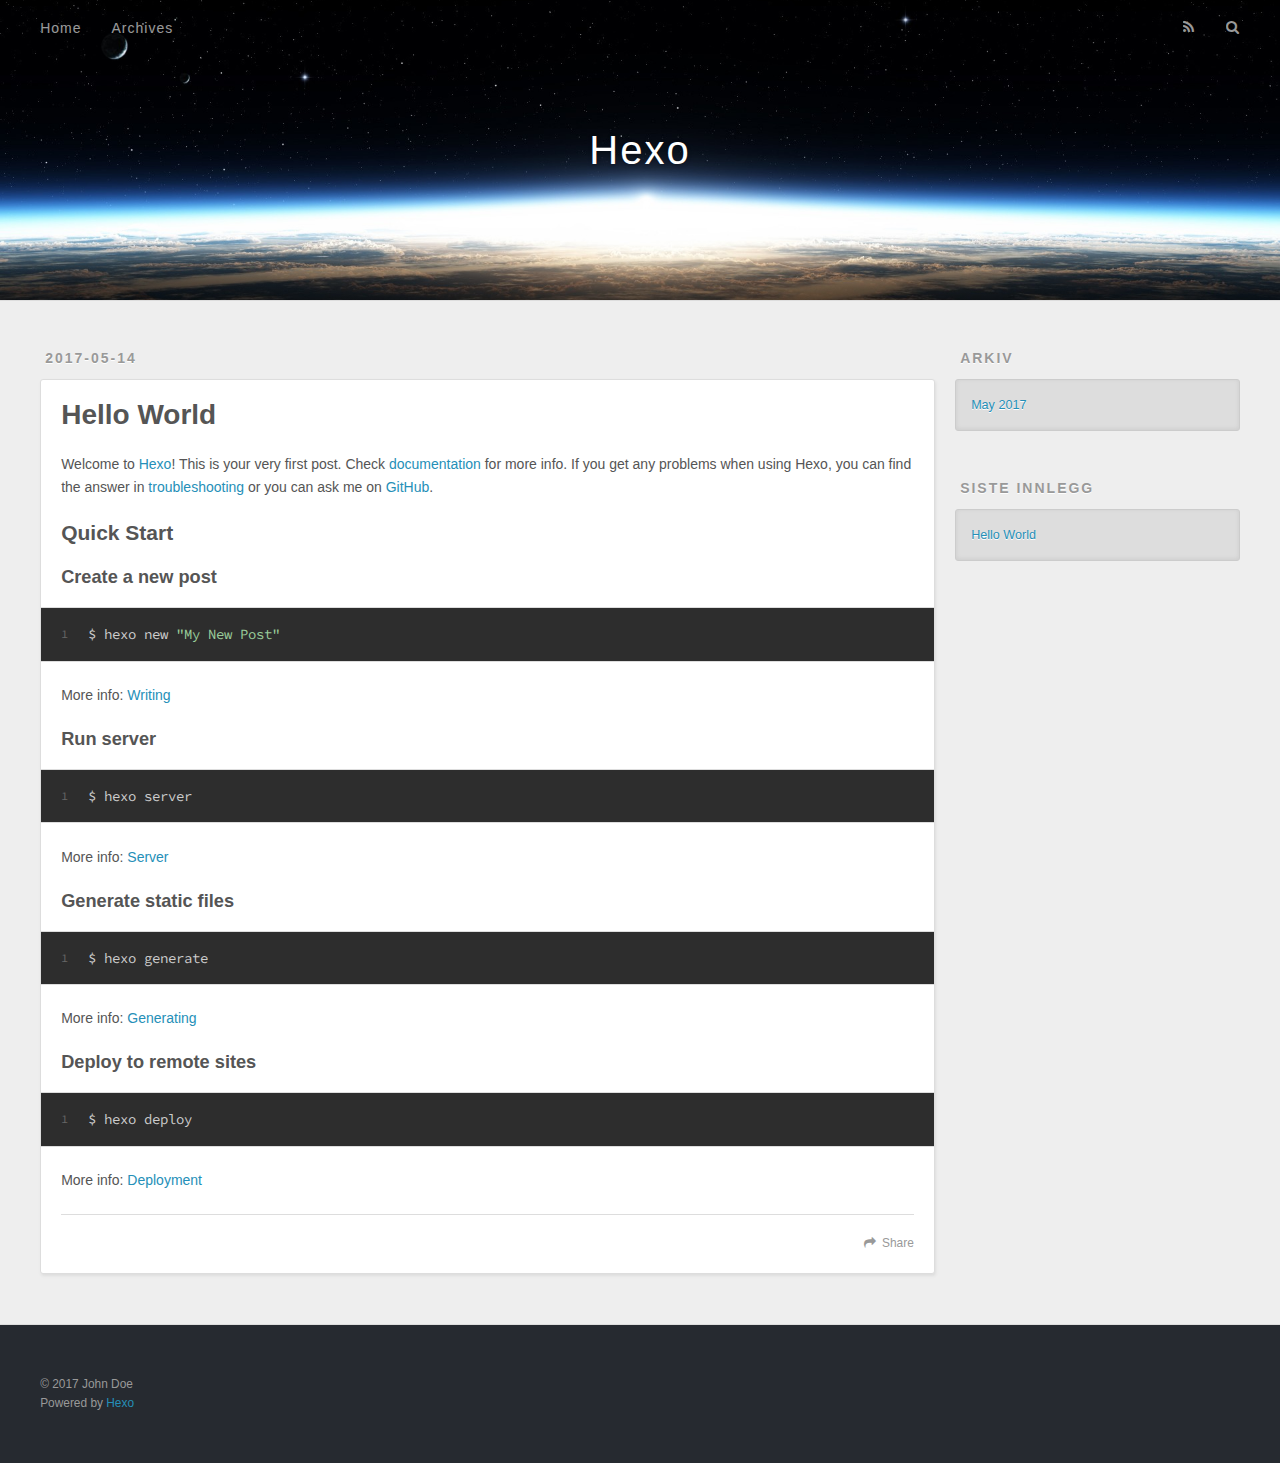
==== commit 4700f9d5: "Site updated: 2017-05-14 21:54:23" ====
--- a/index.html
+++ b/index.html
@@ -50,7 +50,7 @@
         
           <a id="nav-rss-link" class="nav-icon" href="/atom.xml" title="RSS Feed"></a>
         
-        <a id="nav-search-btn" class="nav-icon" title="Search"></a>
+        <a id="nav-search-btn" class="nav-icon" title="Søk"></a>
       </nav>
       <div id="search-form-wrap">
         <form action="//google.com/search" method="get" accept-charset="UTF-8" class="search-form"><input type="search" name="q" class="search-form-input" placeholder="Search"><button type="submit" class="search-form-submit">&#xF002;</button><input type="hidden" name="sitesearch" value="http://yoursite.com"></form>
@@ -96,7 +96,7 @@
       
     </div>
     <footer class="article-footer">
-      <a data-url="http://yoursite.com/2017/05/14/hello-world/" data-id="cj2pgbe670000x5e2jfbod2cz" class="article-share-link">Share</a>
+      <a data-url="http://yoursite.com/2017/05/14/hello-world/" data-id="cj2ph7wav0000dje23sa5dgp8" class="article-share-link">Share</a>
       
       
     </footer>
@@ -121,7 +121,7 @@
   
     
   <div class="widget-wrap">
-    <h3 class="widget-title">Archives</h3>
+    <h3 class="widget-title">Arkiv</h3>
     <div class="widget">
       <ul class="archive-list"><li class="archive-list-item"><a class="archive-list-link" href="/archives/2017/05/">May 2017</a></li></ul>
     </div>
@@ -131,7 +131,7 @@
   
     
   <div class="widget-wrap">
-    <h3 class="widget-title">Recent Posts</h3>
+    <h3 class="widget-title">Siste innlegg</h3>
     <div class="widget">
       <ul>
         
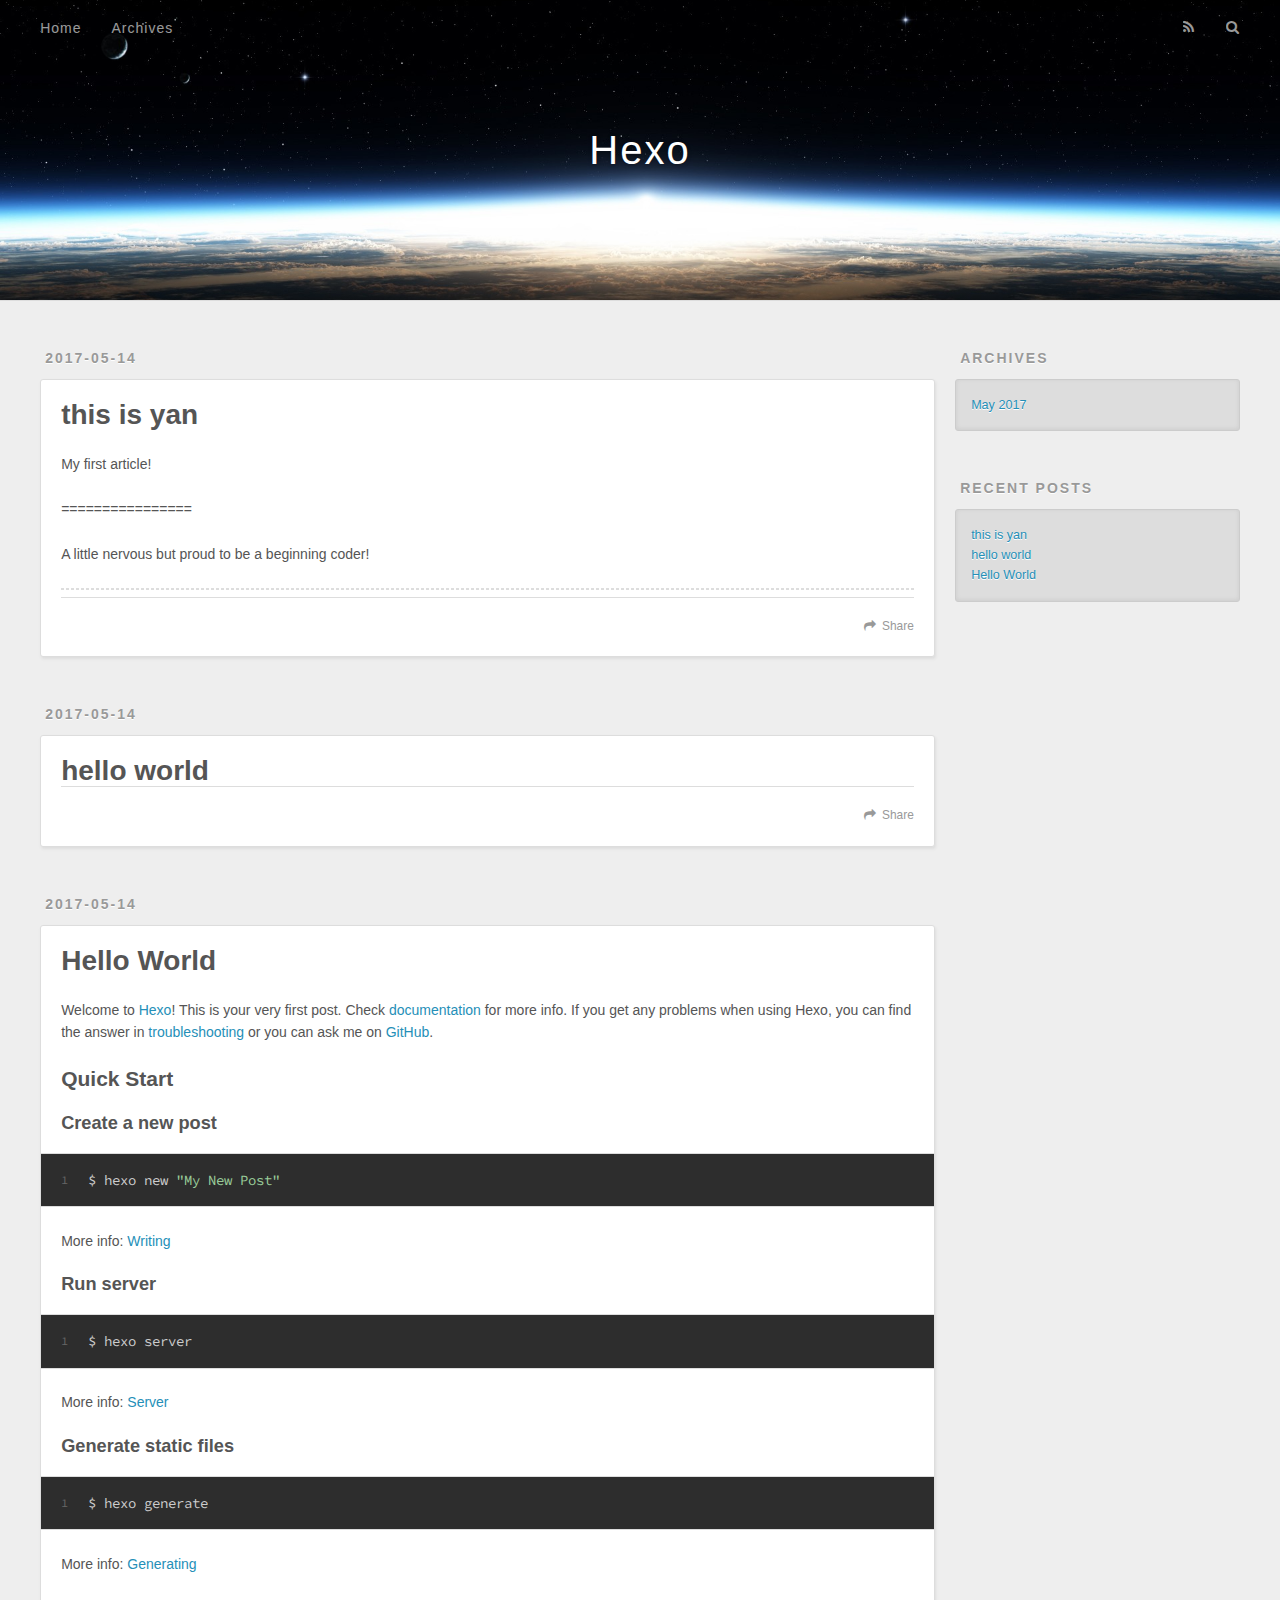
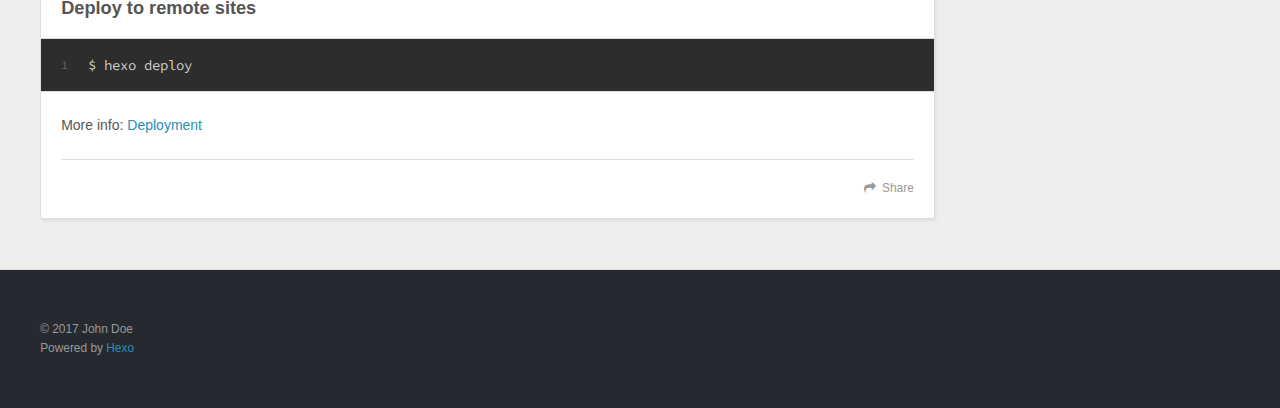
==== commit 4571e36e: "Site updated: 2017-05-14 22:00:05" ====
--- a/index.html
+++ b/index.html
@@ -50,7 +50,7 @@
         
           <a id="nav-rss-link" class="nav-icon" href="/atom.xml" title="RSS Feed"></a>
         
-        <a id="nav-search-btn" class="nav-icon" title="Søk"></a>
+        <a id="nav-search-btn" class="nav-icon" title="Search"></a>
       </nav>
       <div id="search-form-wrap">
         <form action="//google.com/search" method="get" accept-charset="UTF-8" class="search-form"><input type="search" name="q" class="search-form-input" placeholder="Search"><button type="submit" class="search-form-submit">&#xF002;</button><input type="hidden" name="sitesearch" value="http://yoursite.com"></form>
@@ -60,6 +60,82 @@
 </header>
       <div class="outer">
         <section id="main">
+  
+    <article id="post-this-is-yan" class="article article-type-post" itemscope itemprop="blogPost">
+  <div class="article-meta">
+    <a href="/2017/05/14/this-is-yan/" class="article-date">
+  <time datetime="2017-05-15T01:57:16.000Z" itemprop="datePublished">2017-05-14</time>
+</a>
+    
+  </div>
+  <div class="article-inner">
+    
+    
+      <header class="article-header">
+        
+  
+    <h1 itemprop="name">
+      <a class="article-title" href="/2017/05/14/this-is-yan/">this is yan</a>
+    </h1>
+  
+
+      </header>
+    
+    <div class="article-entry" itemprop="articleBody">
+      
+        <p>My first article!</p>
+<p>================</p>
+<p>A little nervous but proud to be a beginning coder!</p>
+<hr>
+
+      
+    </div>
+    <footer class="article-footer">
+      <a data-url="http://yoursite.com/2017/05/14/this-is-yan/" data-id="cj2phf5xn0001fme26p8xi72f" class="article-share-link">Share</a>
+      
+      
+    </footer>
+  </div>
+  
+</article>
+
+
+  
+    <article id="post-hello-world-1" class="article article-type-post" itemscope itemprop="blogPost">
+  <div class="article-meta">
+    <a href="/2017/05/14/hello-world-1/" class="article-date">
+  <time datetime="2017-05-15T01:56:36.000Z" itemprop="datePublished">2017-05-14</time>
+</a>
+    
+  </div>
+  <div class="article-inner">
+    
+    
+      <header class="article-header">
+        
+  
+    <h1 itemprop="name">
+      <a class="article-title" href="/2017/05/14/hello-world-1/">hello world</a>
+    </h1>
+  
+
+      </header>
+    
+    <div class="article-entry" itemprop="articleBody">
+      
+        
+      
+    </div>
+    <footer class="article-footer">
+      <a data-url="http://yoursite.com/2017/05/14/hello-world-1/" data-id="cj2phf5xq0002fme2xa54i0a4" class="article-share-link">Share</a>
+      
+      
+    </footer>
+  </div>
+  
+</article>
+
+
   
     <article id="post-hello-world" class="article article-type-post" itemscope itemprop="blogPost">
   <div class="article-meta">
@@ -96,7 +172,7 @@
       
     </div>
     <footer class="article-footer">
-      <a data-url="http://yoursite.com/2017/05/14/hello-world/" data-id="cj2ph7wav0000dje23sa5dgp8" class="article-share-link">Share</a>
+      <a data-url="http://yoursite.com/2017/05/14/hello-world/" data-id="cj2phf5xh0000fme2xf2mncf6" class="article-share-link">Share</a>
       
       
     </footer>
@@ -121,7 +197,7 @@
   
     
   <div class="widget-wrap">
-    <h3 class="widget-title">Arkiv</h3>
+    <h3 class="widget-title">Archives</h3>
     <div class="widget">
       <ul class="archive-list"><li class="archive-list-item"><a class="archive-list-link" href="/archives/2017/05/">May 2017</a></li></ul>
     </div>
@@ -131,9 +207,17 @@
   
     
   <div class="widget-wrap">
-    <h3 class="widget-title">Siste innlegg</h3>
+    <h3 class="widget-title">Recent Posts</h3>
     <div class="widget">
       <ul>
+        
+          <li>
+            <a href="/2017/05/14/this-is-yan/">this is yan</a>
+          </li>
+        
+          <li>
+            <a href="/2017/05/14/hello-world-1/">hello world</a>
+          </li>
         
           <li>
             <a href="/2017/05/14/hello-world/">Hello World</a>
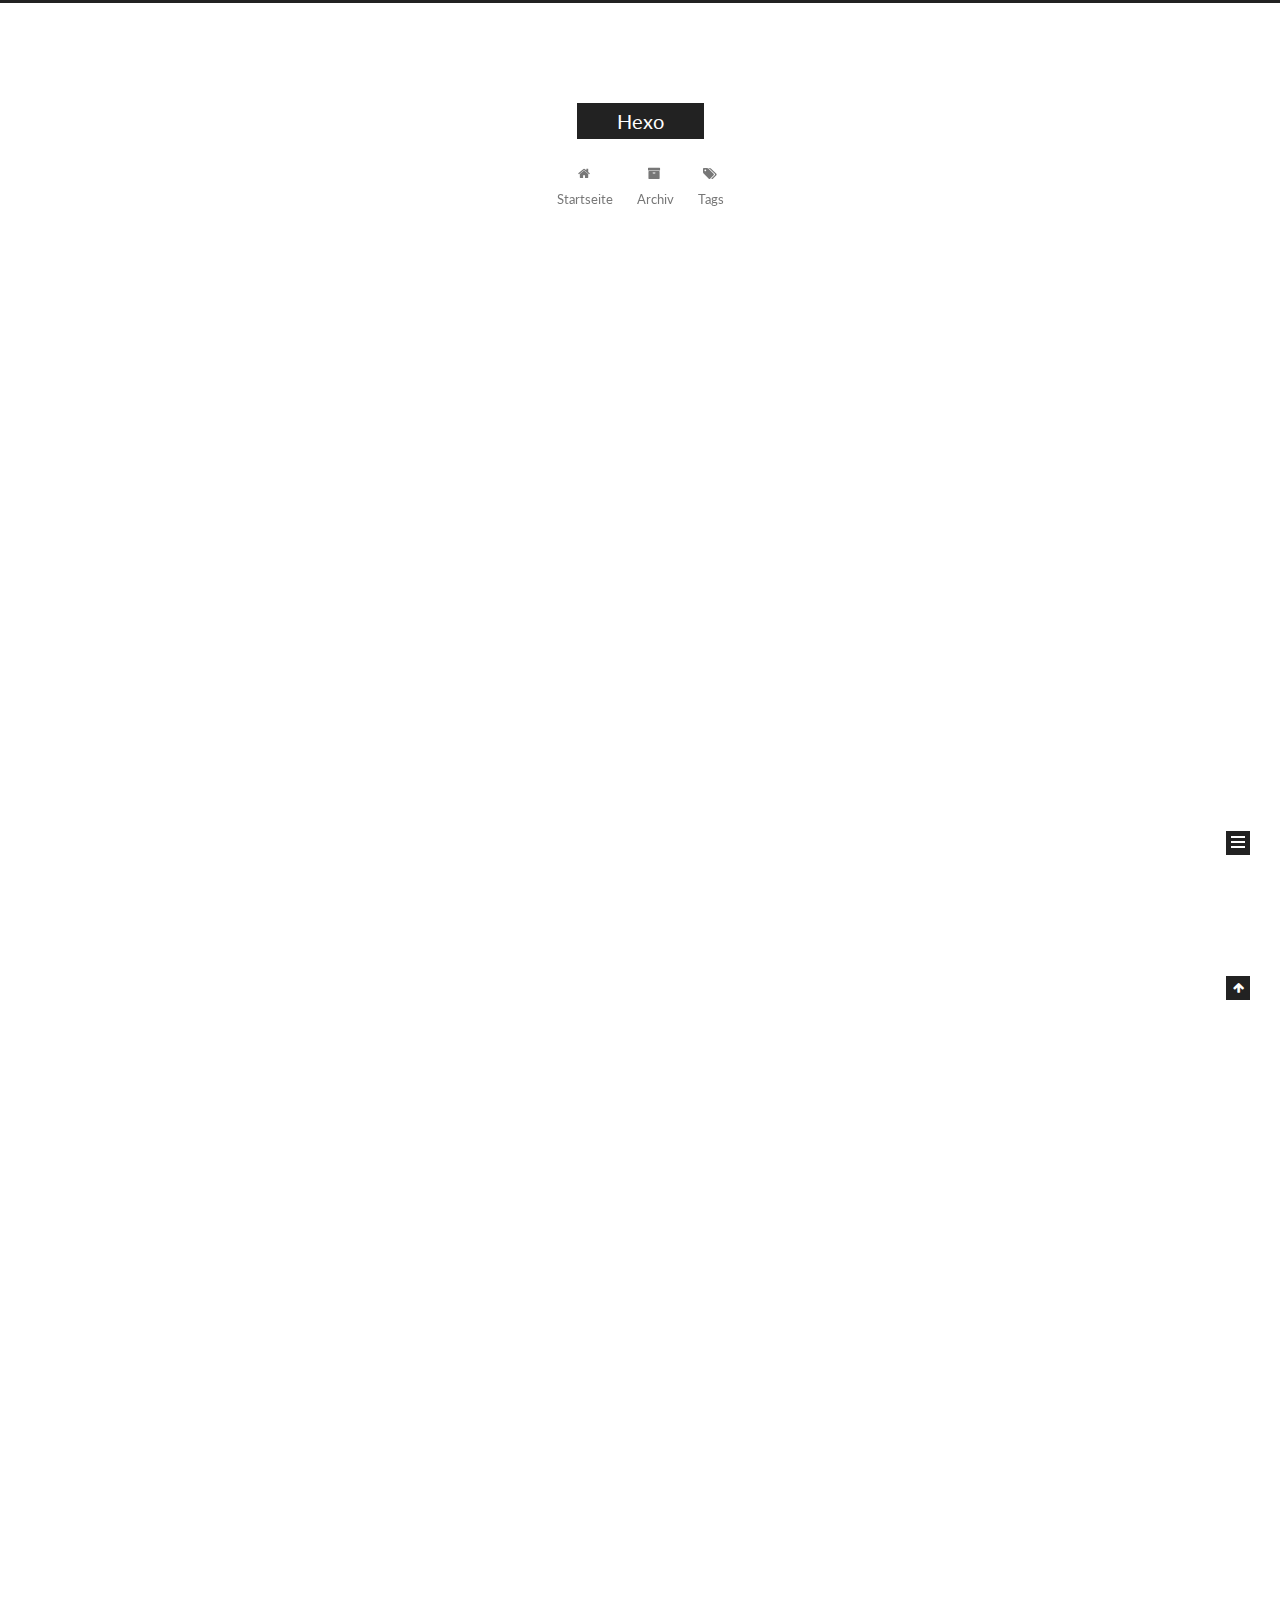
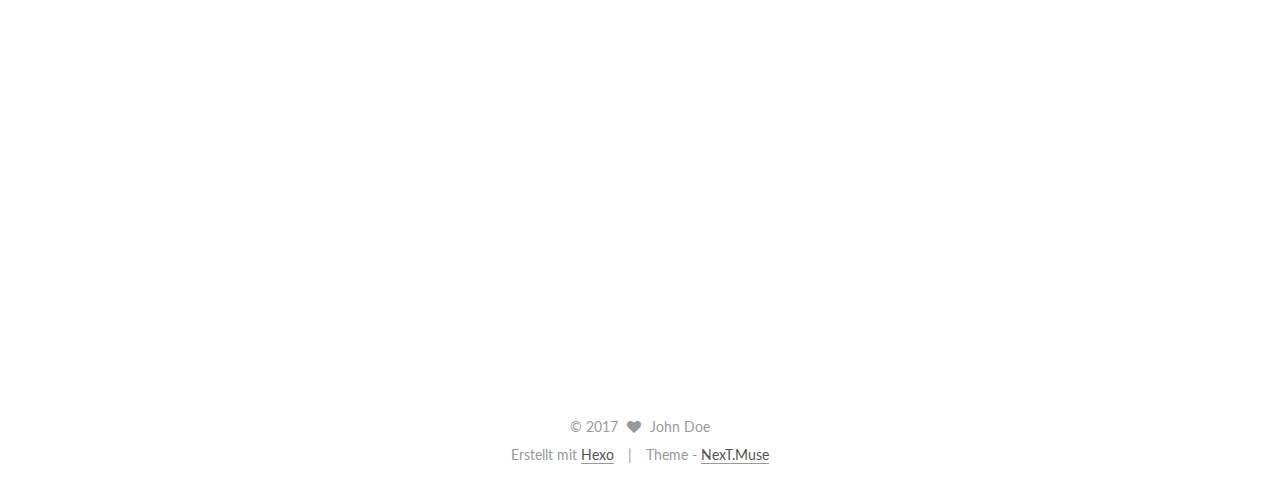
==== commit 1c9ee717: "Site updated: 2017-05-14 22:45:26" ====
--- a/index.html
+++ b/index.html
@@ -1,165 +1,551 @@
-<!DOCTYPE html>
-<html>
+<!doctype html>
+
+
+
+  
+
+
+<html class="theme-next muse use-motion" lang="">
 <head>
-  <meta charset="utf-8">
-  
-  <title>Hexo</title>
-  <meta name="viewport" content="width=device-width, initial-scale=1, maximum-scale=1">
-  <meta property="og:type" content="website">
+  <meta charset="UTF-8"/>
+<meta http-equiv="X-UA-Compatible" content="IE=edge" />
+<meta name="viewport" content="width=device-width, initial-scale=1, maximum-scale=1"/>
+
+
+
+
+
+
+<meta http-equiv="Cache-Control" content="no-transform" />
+<meta http-equiv="Cache-Control" content="no-siteapp" />
+
+
+
+
+
+
+
+
+
+
+
+
+
+
+
+  
+  
+  <link href="/lib/fancybox/source/jquery.fancybox.css?v=2.1.5" rel="stylesheet" type="text/css" />
+
+
+
+
+  
+  
+  
+  
+
+  
+    
+    
+  
+
+  
+
+  
+
+  
+
+  
+
+  
+    
+    
+    <link href="//fonts.googleapis.com/css?family=Lato:300,300italic,400,400italic,700,700italic&subset=latin,latin-ext" rel="stylesheet" type="text/css">
+  
+
+
+
+
+
+
+<link href="/lib/font-awesome/css/font-awesome.min.css?v=4.6.2" rel="stylesheet" type="text/css" />
+
+<link href="/css/main.css?v=5.1.1" rel="stylesheet" type="text/css" />
+
+
+  <meta name="keywords" content="Hexo, NexT" />
+
+
+
+
+
+
+
+
+  <link rel="shortcut icon" type="image/x-icon" href="/favicon.ico?v=5.1.1" />
+
+
+
+
+
+
+<meta property="og:type" content="website">
 <meta property="og:title" content="Hexo">
 <meta property="og:url" content="http://yoursite.com/index.html">
 <meta property="og:site_name" content="Hexo">
 <meta name="twitter:card" content="summary">
 <meta name="twitter:title" content="Hexo">
-  
-    <link rel="alternate" href="/atom.xml" title="Hexo" type="application/atom+xml">
-  
-  
-    <link rel="icon" href="/favicon.png">
-  
-  
-    <link href="//fonts.googleapis.com/css?family=Source+Code+Pro" rel="stylesheet" type="text/css">
-  
-  <link rel="stylesheet" href="/css/style.css">
-  
-
+
+
+
+<script type="text/javascript" id="hexo.configurations">
+  var NexT = window.NexT || {};
+  var CONFIG = {
+    root: '/',
+    scheme: 'Muse',
+    sidebar: {"position":"left","display":"post","offset":12,"offset_float":0,"b2t":false,"scrollpercent":false},
+    fancybox: true,
+    motion: true,
+    duoshuo: {
+      userId: '0',
+      author: 'Author'
+    },
+    algolia: {
+      applicationID: '',
+      apiKey: '',
+      indexName: '',
+      hits: {"per_page":10},
+      labels: {"input_placeholder":"Search for Posts","hits_empty":"We didn't find any results for the search: ${query}","hits_stats":"${hits} results found in ${time} ms"}
+    }
+  };
+</script>
+
+
+
+  <link rel="canonical" href="http://yoursite.com/"/>
+
+
+
+
+
+  <title>Hexo</title>
 </head>
 
-<body>
-  <div id="container">
-    <div id="wrap">
-      <header id="header">
-  <div id="banner"></div>
-  <div id="header-outer" class="outer">
-    <div id="header-title" class="inner">
-      <h1 id="logo-wrap">
-        <a href="/" id="logo">Hexo</a>
-      </h1>
-      
-    </div>
-    <div id="header-inner" class="inner">
-      <nav id="main-nav">
-        <a id="main-nav-toggle" class="nav-icon"></a>
-        
-          <a class="main-nav-link" href="/">Home</a>
-        
-          <a class="main-nav-link" href="/archives">Archives</a>
-        
-      </nav>
-      <nav id="sub-nav">
-        
-          <a id="nav-rss-link" class="nav-icon" href="/atom.xml" title="RSS Feed"></a>
-        
-        <a id="nav-search-btn" class="nav-icon" title="Search"></a>
-      </nav>
-      <div id="search-form-wrap">
-        <form action="//google.com/search" method="get" accept-charset="UTF-8" class="search-form"><input type="search" name="q" class="search-form-input" placeholder="Search"><button type="submit" class="search-form-submit">&#xF002;</button><input type="hidden" name="sitesearch" value="http://yoursite.com"></form>
-      </div>
-    </div>
+<body itemscope itemtype="http://schema.org/WebPage" lang="">
+
+  
+
+
+
+
+
+
+
+
+
+
+
+
+
+
+
+  
+  
+    
+  
+
+  <div class="container sidebar-position-left 
+   page-home 
+ ">
+    <div class="headband"></div>
+
+    <header id="header" class="header" itemscope itemtype="http://schema.org/WPHeader">
+      <div class="header-inner"><div class="site-brand-wrapper">
+  <div class="site-meta ">
+    
+
+    <div class="custom-logo-site-title">
+      <a href="/"  class="brand" rel="start">
+        <span class="logo-line-before"><i></i></span>
+        <span class="site-title">Hexo</span>
+        <span class="logo-line-after"><i></i></span>
+      </a>
+    </div>
+      
+        <p class="site-subtitle"></p>
+      
   </div>
-</header>
-      <div class="outer">
-        <section id="main">
-  
-    <article id="post-this-is-yan" class="article article-type-post" itemscope itemprop="blogPost">
-  <div class="article-meta">
-    <a href="/2017/05/14/this-is-yan/" class="article-date">
-  <time datetime="2017-05-15T01:57:16.000Z" itemprop="datePublished">2017-05-14</time>
-</a>
-    
+
+  <div class="site-nav-toggle">
+    <button>
+      <span class="btn-bar"></span>
+      <span class="btn-bar"></span>
+      <span class="btn-bar"></span>
+    </button>
   </div>
-  <div class="article-inner">
-    
-    
-      <header class="article-header">
-        
-  
-    <h1 itemprop="name">
-      <a class="article-title" href="/2017/05/14/this-is-yan/">this is yan</a>
-    </h1>
-  
-
+</div>
+
+<nav class="site-nav">
+  
+
+  
+    <ul id="menu" class="menu">
+      
+        
+        <li class="menu-item menu-item-home">
+          <a href="/" rel="section">
+            
+              <i class="menu-item-icon fa fa-fw fa-home"></i> <br />
+            
+            Startseite
+          </a>
+        </li>
+      
+        
+        <li class="menu-item menu-item-archives">
+          <a href="/archives" rel="section">
+            
+              <i class="menu-item-icon fa fa-fw fa-archive"></i> <br />
+            
+            Archiv
+          </a>
+        </li>
+      
+        
+        <li class="menu-item menu-item-tags">
+          <a href="/tags" rel="section">
+            
+              <i class="menu-item-icon fa fa-fw fa-tags"></i> <br />
+            
+            Tags
+          </a>
+        </li>
+      
+
+      
+    </ul>
+  
+
+  
+</nav>
+
+
+
+ </div>
+    </header>
+
+    <main id="main" class="main">
+      <div class="main-inner">
+        <div class="content-wrap">
+          <div id="content" class="content">
+            
+  <section id="posts" class="posts-expand">
+    
+      
+
+  
+
+  
+  
+  
+
+  <article class="post post-type-normal " itemscope itemtype="http://schema.org/Article">
+    <link itemprop="mainEntityOfPage" href="http://yoursite.com/2017/05/14/this-is-yan/">
+
+    <span hidden itemprop="author" itemscope itemtype="http://schema.org/Person">
+      <meta itemprop="name" content="John Doe">
+      <meta itemprop="description" content="">
+      <meta itemprop="image" content="/images/avatar.gif">
+    </span>
+
+    <span hidden itemprop="publisher" itemscope itemtype="http://schema.org/Organization">
+      <meta itemprop="name" content="Hexo">
+    </span>
+
+    
+      <header class="post-header">
+
+        
+        
+          <h1 class="post-title" itemprop="name headline">
+                
+                <a class="post-title-link" href="/2017/05/14/this-is-yan/" itemprop="url">this is yan</a></h1>
+        
+
+        <div class="post-meta">
+          <span class="post-time">
+            
+              <span class="post-meta-item-icon">
+                <i class="fa fa-calendar-o"></i>
+              </span>
+              
+                <span class="post-meta-item-text">Veröffentlicht am</span>
+              
+              <time title="Post created" itemprop="dateCreated datePublished" datetime="2017-05-14T21:57:16-04:00">
+                2017-05-14
+              </time>
+            
+
+            
+
+            
+          </span>
+
+          
+
+          
+            
+          
+
+          
+          
+
+          
+
+          
+
+          
+
+        </div>
       </header>
     
-    <div class="article-entry" itemprop="articleBody">
-      
-        <p>My first article!</p>
+
+    <div class="post-body" itemprop="articleBody">
+
+      
+      
+
+      
+        
+          
+            <p>My first article!</p>
 <p>================</p>
 <p>A little nervous but proud to be a beginning coder!</p>
 <hr>
 
-      
-    </div>
-    <footer class="article-footer">
-      <a data-url="http://yoursite.com/2017/05/14/this-is-yan/" data-id="cj2phf5xn0001fme26p8xi72f" class="article-share-link">Share</a>
-      
+          
+        
+      
+    </div>
+
+    <div>
+      
+    </div>
+
+    <div>
+      
+    </div>
+
+    <div>
+      
+    </div>
+
+    <footer class="post-footer">
+      
+
+      
+
+      
+
+      
+      
+        <div class="post-eof"></div>
       
     </footer>
-  </div>
-  
-</article>
-
-
-  
-    <article id="post-hello-world-1" class="article article-type-post" itemscope itemprop="blogPost">
-  <div class="article-meta">
-    <a href="/2017/05/14/hello-world-1/" class="article-date">
-  <time datetime="2017-05-15T01:56:36.000Z" itemprop="datePublished">2017-05-14</time>
-</a>
-    
-  </div>
-  <div class="article-inner">
-    
-    
-      <header class="article-header">
-        
-  
-    <h1 itemprop="name">
-      <a class="article-title" href="/2017/05/14/hello-world-1/">hello world</a>
-    </h1>
-  
-
+  </article>
+
+
+    
+      
+
+  
+
+  
+  
+  
+
+  <article class="post post-type-normal " itemscope itemtype="http://schema.org/Article">
+    <link itemprop="mainEntityOfPage" href="http://yoursite.com/2017/05/14/hello-world-1/">
+
+    <span hidden itemprop="author" itemscope itemtype="http://schema.org/Person">
+      <meta itemprop="name" content="John Doe">
+      <meta itemprop="description" content="">
+      <meta itemprop="image" content="/images/avatar.gif">
+    </span>
+
+    <span hidden itemprop="publisher" itemscope itemtype="http://schema.org/Organization">
+      <meta itemprop="name" content="Hexo">
+    </span>
+
+    
+      <header class="post-header">
+
+        
+        
+          <h1 class="post-title" itemprop="name headline">
+                
+                <a class="post-title-link" href="/2017/05/14/hello-world-1/" itemprop="url">hello world</a></h1>
+        
+
+        <div class="post-meta">
+          <span class="post-time">
+            
+              <span class="post-meta-item-icon">
+                <i class="fa fa-calendar-o"></i>
+              </span>
+              
+                <span class="post-meta-item-text">Veröffentlicht am</span>
+              
+              <time title="Post created" itemprop="dateCreated datePublished" datetime="2017-05-14T21:56:36-04:00">
+                2017-05-14
+              </time>
+            
+
+            
+
+            
+          </span>
+
+          
+
+          
+            
+          
+
+          
+          
+
+          
+
+          
+
+          
+
+        </div>
       </header>
     
-    <div class="article-entry" itemprop="articleBody">
-      
-        
-      
-    </div>
-    <footer class="article-footer">
-      <a data-url="http://yoursite.com/2017/05/14/hello-world-1/" data-id="cj2phf5xq0002fme2xa54i0a4" class="article-share-link">Share</a>
-      
+
+    <div class="post-body" itemprop="articleBody">
+
+      
+      
+
+      
+        
+          
+            
+          
+        
+      
+    </div>
+
+    <div>
+      
+    </div>
+
+    <div>
+      
+    </div>
+
+    <div>
+      
+    </div>
+
+    <footer class="post-footer">
+      
+
+      
+
+      
+
+      
+      
+        <div class="post-eof"></div>
       
     </footer>
-  </div>
-  
-</article>
-
-
-  
-    <article id="post-hello-world" class="article article-type-post" itemscope itemprop="blogPost">
-  <div class="article-meta">
-    <a href="/2017/05/14/hello-world/" class="article-date">
-  <time datetime="2017-05-15T01:28:12.000Z" itemprop="datePublished">2017-05-14</time>
-</a>
-    
-  </div>
-  <div class="article-inner">
-    
-    
-      <header class="article-header">
-        
-  
-    <h1 itemprop="name">
-      <a class="article-title" href="/2017/05/14/hello-world/">Hello World</a>
-    </h1>
-  
-
+  </article>
+
+
+    
+      
+
+  
+
+  
+  
+  
+
+  <article class="post post-type-normal " itemscope itemtype="http://schema.org/Article">
+    <link itemprop="mainEntityOfPage" href="http://yoursite.com/2017/05/14/hello-world/">
+
+    <span hidden itemprop="author" itemscope itemtype="http://schema.org/Person">
+      <meta itemprop="name" content="John Doe">
+      <meta itemprop="description" content="">
+      <meta itemprop="image" content="/images/avatar.gif">
+    </span>
+
+    <span hidden itemprop="publisher" itemscope itemtype="http://schema.org/Organization">
+      <meta itemprop="name" content="Hexo">
+    </span>
+
+    
+      <header class="post-header">
+
+        
+        
+          <h1 class="post-title" itemprop="name headline">
+                
+                <a class="post-title-link" href="/2017/05/14/hello-world/" itemprop="url">Hello World</a></h1>
+        
+
+        <div class="post-meta">
+          <span class="post-time">
+            
+              <span class="post-meta-item-icon">
+                <i class="fa fa-calendar-o"></i>
+              </span>
+              
+                <span class="post-meta-item-text">Veröffentlicht am</span>
+              
+              <time title="Post created" itemprop="dateCreated datePublished" datetime="2017-05-14T21:28:12-04:00">
+                2017-05-14
+              </time>
+            
+
+            
+
+            
+          </span>
+
+          
+
+          
+            
+          
+
+          
+          
+
+          
+
+          
+
+          
+
+        </div>
       </header>
     
-    <div class="article-entry" itemprop="articleBody">
-      
-        <p>Welcome to <a href="https://hexo.io/" target="_blank" rel="external">Hexo</a>! This is your very first post. Check <a href="https://hexo.io/docs/" target="_blank" rel="external">documentation</a> for more info. If you get any problems when using Hexo, you can find the answer in <a href="https://hexo.io/docs/troubleshooting.html" target="_blank" rel="external">troubleshooting</a> or you can ask me on <a href="https://github.com/hexojs/hexo/issues" target="_blank" rel="external">GitHub</a>.</p>
+
+    <div class="post-body" itemprop="articleBody">
+
+      
+      
+
+      
+        
+          
+            <p>Welcome to <a href="https://hexo.io/" target="_blank" rel="external">Hexo</a>! This is your very first post. Check <a href="https://hexo.io/docs/" target="_blank" rel="external">documentation</a> for more info. If you get any problems when using Hexo, you can find the answer in <a href="https://hexo.io/docs/troubleshooting.html" target="_blank" rel="external">troubleshooting</a> or you can ask me on <a href="https://github.com/hexojs/hexo/issues" target="_blank" rel="external">GitHub</a>.</p>
 <h2 id="Quick-Start"><a href="#Quick-Start" class="headerlink" title="Quick Start"></a>Quick Start</h2><h3 id="Create-a-new-post"><a href="#Create-a-new-post" class="headerlink" title="Create a new post"></a>Create a new post</h3><figure class="highlight bash"><table><tr><td class="gutter"><pre><div class="line">1</div></pre></td><td class="code"><pre><div class="line">$ hexo new <span class="string">"My New Post"</span></div></pre></td></tr></table></figure>
 <p>More info: <a href="https://hexo.io/docs/writing.html" target="_blank" rel="external">Writing</a></p>
 <h3 id="Run-server"><a href="#Run-server" class="headerlink" title="Run server"></a>Run server</h3><figure class="highlight bash"><table><tr><td class="gutter"><pre><div class="line">1</div></pre></td><td class="code"><pre><div class="line">$ hexo server</div></pre></td></tr></table></figure>
@@ -169,96 +555,282 @@
 <h3 id="Deploy-to-remote-sites"><a href="#Deploy-to-remote-sites" class="headerlink" title="Deploy to remote sites"></a>Deploy to remote sites</h3><figure class="highlight bash"><table><tr><td class="gutter"><pre><div class="line">1</div></pre></td><td class="code"><pre><div class="line">$ hexo deploy</div></pre></td></tr></table></figure>
 <p>More info: <a href="https://hexo.io/docs/deployment.html" target="_blank" rel="external">Deployment</a></p>
 
-      
-    </div>
-    <footer class="article-footer">
-      <a data-url="http://yoursite.com/2017/05/14/hello-world/" data-id="cj2phf5xh0000fme2xf2mncf6" class="article-share-link">Share</a>
-      
+          
+        
+      
+    </div>
+
+    <div>
+      
+    </div>
+
+    <div>
+      
+    </div>
+
+    <div>
+      
+    </div>
+
+    <footer class="post-footer">
+      
+
+      
+
+      
+
+      
+      
+        <div class="post-eof"></div>
       
     </footer>
+  </article>
+
+
+    
+  </section>
+
+  
+
+
+          </div>
+          
+
+
+          
+
+        </div>
+        
+          
+  
+  <div class="sidebar-toggle">
+    <div class="sidebar-toggle-line-wrap">
+      <span class="sidebar-toggle-line sidebar-toggle-line-first"></span>
+      <span class="sidebar-toggle-line sidebar-toggle-line-middle"></span>
+      <span class="sidebar-toggle-line sidebar-toggle-line-last"></span>
+    </div>
   </div>
-  
-</article>
-
-
-  
-
-</section>
-        
-          <aside id="sidebar">
-  
-    
-
-  
-    
-
-  
-    
-  
-    
-  <div class="widget-wrap">
-    <h3 class="widget-title">Archives</h3>
-    <div class="widget">
-      <ul class="archive-list"><li class="archive-list-item"><a class="archive-list-link" href="/archives/2017/05/">May 2017</a></li></ul>
-    </div>
+
+  <aside id="sidebar" class="sidebar">
+    <div class="sidebar-inner">
+
+      
+
+      
+
+      <section class="site-overview sidebar-panel sidebar-panel-active">
+        <div class="site-author motion-element" itemprop="author" itemscope itemtype="http://schema.org/Person">
+          <img class="site-author-image" itemprop="image"
+               src="/images/avatar.gif"
+               alt="John Doe" />
+          <p class="site-author-name" itemprop="name">John Doe</p>
+           
+              <p class="site-description motion-element" itemprop="description"></p>
+          
+        </div>
+        <nav class="site-state motion-element">
+
+          
+            <div class="site-state-item site-state-posts">
+              <a href="/archives">
+                <span class="site-state-item-count">3</span>
+                <span class="site-state-item-name">Artikel</span>
+              </a>
+            </div>
+          
+
+          
+
+          
+
+        </nav>
+
+        
+
+        <div class="links-of-author motion-element">
+          
+        </div>
+
+        
+        
+
+        
+        
+
+        
+
+
+      </section>
+
+      
+
+      
+
+    </div>
+  </aside>
+
+
+        
+      </div>
+    </main>
+
+    <footer id="footer" class="footer">
+      <div class="footer-inner">
+        <div class="copyright" >
+  
+  &copy; 
+  <span itemprop="copyrightYear">2017</span>
+  <span class="with-love">
+    <i class="fa fa-heart"></i>
+  </span>
+  <span class="author" itemprop="copyrightHolder">John Doe</span>
+</div>
+
+
+<div class="powered-by">
+  Erstellt mit  <a class="theme-link" href="https://hexo.io">Hexo</a>
+</div>
+
+<div class="theme-info">
+  Theme -
+  <a class="theme-link" href="https://github.com/iissnan/hexo-theme-next">
+    NexT.Muse
+  </a>
+</div>
+
+
+        
+
+        
+      </div>
+    </footer>
+
+    
+      <div class="back-to-top">
+        <i class="fa fa-arrow-up"></i>
+        
+      </div>
+    
+
   </div>
 
-
-  
-    
-  <div class="widget-wrap">
-    <h3 class="widget-title">Recent Posts</h3>
-    <div class="widget">
-      <ul>
-        
-          <li>
-            <a href="/2017/05/14/this-is-yan/">this is yan</a>
-          </li>
-        
-          <li>
-            <a href="/2017/05/14/hello-world-1/">hello world</a>
-          </li>
-        
-          <li>
-            <a href="/2017/05/14/hello-world/">Hello World</a>
-          </li>
-        
-      </ul>
-    </div>
-  </div>
-
-  
-</aside>
-        
-      </div>
-      <footer id="footer">
-  
-  <div class="outer">
-    <div id="footer-info" class="inner">
-      &copy; 2017 John Doe<br>
-      Powered by <a href="http://hexo.io/" target="_blank">Hexo</a>
-    </div>
-  </div>
-</footer>
-    </div>
-    <nav id="mobile-nav">
-  
-    <a href="/" class="mobile-nav-link">Home</a>
-  
-    <a href="/archives" class="mobile-nav-link">Archives</a>
-  
-</nav>
-    
-
-<script src="//ajax.googleapis.com/ajax/libs/jquery/2.0.3/jquery.min.js"></script>
-
-
-  <link rel="stylesheet" href="/fancybox/jquery.fancybox.css">
-  <script src="/fancybox/jquery.fancybox.pack.js"></script>
-
-
-<script src="/js/script.js"></script>
-
-  </div>
+  
+
+<script type="text/javascript">
+  if (Object.prototype.toString.call(window.Promise) !== '[object Function]') {
+    window.Promise = null;
+  }
+</script>
+
+
+
+
+
+
+
+
+
+  
+
+
+
+
+
+
+
+
+
+
+
+
+  
+  <script type="text/javascript" src="/lib/jquery/index.js?v=2.1.3"></script>
+
+  
+  <script type="text/javascript" src="/lib/fastclick/lib/fastclick.min.js?v=1.0.6"></script>
+
+  
+  <script type="text/javascript" src="/lib/jquery_lazyload/jquery.lazyload.js?v=1.9.7"></script>
+
+  
+  <script type="text/javascript" src="/lib/velocity/velocity.min.js?v=1.2.1"></script>
+
+  
+  <script type="text/javascript" src="/lib/velocity/velocity.ui.min.js?v=1.2.1"></script>
+
+  
+  <script type="text/javascript" src="/lib/fancybox/source/jquery.fancybox.pack.js?v=2.1.5"></script>
+
+
+  
+
+
+  <script type="text/javascript" src="/js/src/utils.js?v=5.1.1"></script>
+
+  <script type="text/javascript" src="/js/src/motion.js?v=5.1.1"></script>
+
+
+
+  
+  
+
+  
+
+  
+
+
+  <script type="text/javascript" src="/js/src/bootstrap.js?v=5.1.1"></script>
+
+
+
+  
+
+
+  
+
+
+
+
+	
+
+
+
+
+
+  
+
+
+
+
+
+  
+
+
+
+
+
+  
+
+
+
+
+
+
+  
+
+
+
+
+
+  
+
+  
+
+  
+
+  
+
+  
+
 </body>
-</html>+</html>
--- a/css/main.css
+++ b/css/main.css
@@ -0,0 +1,2547 @@
+/* normalize.css v3.0.2 | MIT License | git.io/normalize */
+html {
+  font-family: sans-serif; /* 1 */
+  -ms-text-size-adjust: 100%; /* 2 */
+  -webkit-text-size-adjust: 100%; /* 2 */
+}
+body {
+  margin: 0;
+}
+article,
+aside,
+details,
+figcaption,
+figure,
+footer,
+header,
+hgroup,
+main,
+menu,
+nav,
+section,
+summary {
+  display: block;
+}
+audio,
+canvas,
+progress,
+video {
+  display: inline-block; /* 1 */
+  vertical-align: baseline; /* 2 */
+}
+audio:not([controls]) {
+  display: none;
+  height: 0;
+}
+[hidden],
+template {
+  display: none;
+}
+a {
+  background-color: transparent;
+}
+a:active,
+a:hover {
+  outline: 0;
+}
+abbr[title] {
+  border-bottom: 1px dotted;
+}
+b,
+strong {
+  font-weight: bold;
+}
+dfn {
+  font-style: italic;
+}
+h1 {
+  font-size: 2em;
+  margin: 0.67em 0;
+}
+mark {
+  background: #ff0;
+  color: #000;
+}
+small {
+  font-size: 80%;
+}
+sub,
+sup {
+  font-size: 75%;
+  line-height: 0;
+  position: relative;
+  vertical-align: baseline;
+}
+sup {
+  top: -0.5em;
+}
+sub {
+  bottom: -0.25em;
+}
+img {
+  border: 0;
+}
+svg:not(:root) {
+  overflow: hidden;
+}
+figure {
+  margin: 1em 40px;
+}
+hr {
+  -moz-box-sizing: content-box;
+  box-sizing: content-box;
+  height: 0;
+}
+pre {
+  overflow: auto;
+}
+code,
+kbd,
+pre,
+samp {
+  font-family: monospace, monospace;
+  font-size: 1em;
+}
+button,
+input,
+optgroup,
+select,
+textarea {
+  color: inherit; /* 1 */
+  font: inherit; /* 2 */
+  margin: 0; /* 3 */
+}
+button {
+  overflow: visible;
+}
+button,
+select {
+  text-transform: none;
+}
+button,
+html input[type="button"],
+input[type="reset"],
+input[type="submit"] {
+  -webkit-appearance: button; /* 2 */
+  cursor: pointer; /* 3 */
+}
+button[disabled],
+html input[disabled] {
+  cursor: default;
+}
+button::-moz-focus-inner,
+input::-moz-focus-inner {
+  border: 0;
+  padding: 0;
+}
+input {
+  line-height: normal;
+}
+input[type="checkbox"],
+input[type="radio"] {
+  box-sizing: border-box; /* 1 */
+  padding: 0; /* 2 */
+}
+input[type="number"]::-webkit-inner-spin-button,
+input[type="number"]::-webkit-outer-spin-button {
+  height: auto;
+}
+input[type="search"] {
+  -webkit-appearance: textfield; /* 1 */
+  -moz-box-sizing: content-box;
+  -webkit-box-sizing: content-box; /* 2 */
+  box-sizing: content-box;
+}
+input[type="search"]::-webkit-search-cancel-button,
+input[type="search"]::-webkit-search-decoration {
+  -webkit-appearance: none;
+}
+fieldset {
+  border: 1px solid #c0c0c0;
+  margin: 0 2px;
+  padding: 0.35em 0.625em 0.75em;
+}
+legend {
+  border: 0; /* 1 */
+  padding: 0; /* 2 */
+}
+textarea {
+  overflow: auto;
+}
+optgroup {
+  font-weight: bold;
+}
+table {
+  border-collapse: collapse;
+  border-spacing: 0;
+}
+td,
+th {
+  padding: 0;
+}
+::selection {
+  background: #262a30;
+  color: #fff;
+}
+body {
+  position: relative;
+  font-family: 'Lato', "PingFang SC", "Microsoft YaHei", sans-serif;
+  font-size: 14px;
+  line-height: 2;
+  color: #555;
+  background: #fff;
+}
+@media (max-width: 767px) {
+  body {
+    padding-right: 0 !important;
+  }
+}
+@media (min-width: 768px) and (max-width: 991px) {
+  body {
+    padding-right: 0 !important;
+  }
+}
+@media (min-width: 1600px) {
+  body {
+    font-size: 16px;
+  }
+}
+h1,
+h2,
+h3,
+h4,
+h5,
+h6 {
+  margin: 0;
+  padding: 0;
+  font-weight: bold;
+  line-height: 1.5;
+  font-family: 'Lato', "PingFang SC", "Microsoft YaHei", sans-serif;
+}
+h2,
+h3,
+h4,
+h5,
+h6 {
+  margin: 20px 0 15px;
+}
+h1 {
+  font-size: 22px;
+}
+@media (max-width: 767px) {
+  h1 {
+    font-size: 18px;
+  }
+}
+h2 {
+  font-size: 20px;
+}
+@media (max-width: 767px) {
+  h2 {
+    font-size: 16px;
+  }
+}
+h3 {
+  font-size: 18px;
+}
+@media (max-width: 767px) {
+  h3 {
+    font-size: 14px;
+  }
+}
+h4 {
+  font-size: 16px;
+}
+@media (max-width: 767px) {
+  h4 {
+    font-size: 12px;
+  }
+}
+h5 {
+  font-size: 14px;
+}
+@media (max-width: 767px) {
+  h5 {
+    font-size: 10px;
+  }
+}
+h6 {
+  font-size: 12px;
+}
+@media (max-width: 767px) {
+  h6 {
+    font-size: 8px;
+  }
+}
+p {
+  margin: 0 0 25px 0;
+}
+a {
+  color: #555;
+  text-decoration: none;
+  border-bottom: 1px solid #999;
+  word-wrap: break-word;
+}
+a:hover {
+  color: #222;
+  border-bottom-color: #222;
+}
+blockquote {
+  margin: 0;
+  padding: 0;
+}
+img {
+  display: block;
+  margin: auto;
+  max-width: 100%;
+  height: auto;
+}
+hr {
+  margin: 40px 0;
+  height: 3px;
+  border: none;
+  background-color: #ddd;
+  background-image: repeating-linear-gradient(-45deg, #fff, #fff 4px, transparent 4px, transparent 8px);
+}
+blockquote {
+  padding: 0 15px;
+  color: #666;
+  border-left: 4px solid #ddd;
+}
+blockquote cite::before {
+  content: "-";
+  padding: 0 5px;
+}
+dt {
+  font-weight: 700;
+}
+dd {
+  margin: 0;
+  padding: 0;
+}
+.text-left {
+  text-align: left;
+}
+.text-center {
+  text-align: center;
+}
+.text-right {
+  text-align: right;
+}
+.text-justify {
+  text-align: justify;
+}
+.text-nowrap {
+  white-space: nowrap;
+}
+.text-lowercase {
+  text-transform: lowercase;
+}
+.text-uppercase {
+  text-transform: uppercase;
+}
+.text-capitalize {
+  text-transform: capitalize;
+}
+.center-block {
+  display: block;
+  margin-left: auto;
+  margin-right: auto;
+}
+.clearfix:before,
+.clearfix:after {
+  content: " ";
+  display: table;
+}
+.clearfix:after {
+  clear: both;
+}
+.pullquote {
+  width: 45%;
+}
+.pullquote.left {
+  float: left;
+  margin-left: 5px;
+  margin-right: 10px;
+}
+.pullquote.right {
+  float: right;
+  margin-left: 10px;
+  margin-right: 5px;
+}
+.affix.affix.affix {
+  position: fixed;
+}
+.translation {
+  margin-top: -20px;
+  font-size: 14px;
+  color: #999;
+}
+.scrollbar-measure {
+  width: 100px;
+  height: 100px;
+  overflow: scroll;
+  position: absolute;
+  top: -9999px;
+}
+.use-motion .motion-element {
+  opacity: 0;
+}
+table {
+  margin: 20px 0;
+  width: 100%;
+  border-collapse: collapse;
+  border-spacing: 0;
+  border: 1px solid #ddd;
+  font-size: 14px;
+  table-layout: fixed;
+  word-wrap: break-all;
+}
+table>tbody>tr:nth-of-type(odd) {
+  background-color: #f9f9f9;
+}
+table>tbody>tr:hover {
+  background-color: #f5f5f5;
+}
+caption,
+th,
+td {
+  padding: 8px;
+  text-align: left;
+  vertical-align: middle;
+  font-weight: normal;
+}
+th,
+td {
+  border-bottom: 3px solid #ddd;
+  border-right: 1px solid #eee;
+}
+th {
+  padding-bottom: 10px;
+  font-weight: 700;
+}
+td {
+  border-bottom-width: 1px;
+}
+html,
+body {
+  height: 100%;
+}
+.container {
+  position: relative;
+  min-height: 100%;
+}
+.header-inner {
+  margin: 0 auto;
+  padding: 100px 0 70px;
+  width: 700px;
+}
+@media (min-width: 1600px) {
+  .container .header-inner {
+    width: 900px;
+  }
+}
+.main {
+  padding-bottom: 150px;
+}
+.main-inner {
+  margin: 0 auto;
+  width: 700px;
+}
+@media (min-width: 1600px) {
+  .container .main-inner {
+    width: 900px;
+  }
+}
+.footer {
+  position: absolute;
+  left: 0;
+  bottom: 0;
+  width: 100%;
+  min-height: 50px;
+}
+.footer-inner {
+  box-sizing: border-box;
+  margin: 20px auto;
+  width: 700px;
+}
+@media (min-width: 1600px) {
+  .container .footer-inner {
+    width: 900px;
+  }
+}
+pre,
+.highlight {
+  overflow: auto;
+  margin: 20px 0;
+  padding: 0;
+  font-size: 13px;
+  color: #4d4d4c;
+  background: #f7f7f7;
+  line-height: 1.6;
+}
+pre,
+code {
+  font-family: consolas, Menlo, "PingFang SC", "Microsoft YaHei", monospace;
+}
+code {
+  padding: 2px 4px;
+  word-wrap: break-word;
+  color: #555;
+  background: #eee;
+  border-radius: 3px;
+  font-size: 13px;
+}
+pre code {
+  padding: 0;
+  color: #4d4d4c;
+  background: none;
+  text-shadow: none;
+}
+.highlight {
+  border-radius: 1px;
+}
+.highlight pre {
+  border: none;
+  margin: 0;
+  padding: 10px 0;
+}
+.highlight table {
+  margin: 0;
+  width: auto;
+  border: none;
+}
+.highlight td {
+  border: none;
+  padding: 0;
+}
+.highlight figcaption {
+  font-size: 1em;
+  color: #4d4d4c;
+  line-height: 1em;
+  margin-bottom: 1em;
+}
+.highlight figcaption:before,
+.highlight figcaption:after {
+  content: " ";
+  display: table;
+}
+.highlight figcaption:after {
+  clear: both;
+}
+.highlight figcaption a {
+  float: right;
+  color: #4d4d4c;
+}
+.highlight figcaption a:hover {
+  border-bottom-color: #4d4d4c;
+}
+.highlight .gutter pre {
+  padding-left: 10px;
+  padding-right: 10px;
+  color: #869194;
+  text-align: right;
+  background-color: #eff2f3;
+}
+.highlight .code pre {
+  width: 100%;
+  padding-left: 10px;
+  padding-right: 10px;
+  background-color: #f7f7f7;
+}
+.highlight .line {
+  height: 20px;
+}
+.gutter {
+  -webkit-user-select: none;
+  -moz-user-select: none;
+  -ms-user-select: none;
+  user-select: none;
+}
+.gist table {
+  width: auto;
+}
+.gist table td {
+  border: none;
+}
+pre .deletion {
+  background: #fdd;
+}
+pre .addition {
+  background: #dfd;
+}
+pre .meta {
+  color: #8959a8;
+}
+pre .comment {
+  color: #8e908c;
+}
+pre .variable,
+pre .attribute,
+pre .tag,
+pre .regexp,
+pre .ruby .constant,
+pre .xml .tag .title,
+pre .xml .pi,
+pre .xml .doctype,
+pre .html .doctype,
+pre .css .id,
+pre .css .class,
+pre .css .pseudo {
+  color: #c82829;
+}
+pre .number,
+pre .preprocessor,
+pre .built_in,
+pre .literal,
+pre .params,
+pre .constant,
+pre .command {
+  color: #f5871f;
+}
+pre .ruby .class .title,
+pre .css .rules .attribute,
+pre .string,
+pre .value,
+pre .inheritance,
+pre .header,
+pre .ruby .symbol,
+pre .xml .cdata,
+pre .special,
+pre .number,
+pre .formula {
+  color: #718c00;
+}
+pre .title,
+pre .css .hexcolor {
+  color: #3e999f;
+}
+pre .function,
+pre .python .decorator,
+pre .python .title,
+pre .ruby .function .title,
+pre .ruby .title .keyword,
+pre .perl .sub,
+pre .javascript .title,
+pre .coffeescript .title {
+  color: #4271ae;
+}
+pre .keyword,
+pre .javascript .function {
+  color: #8959a8;
+}
+.full-image.full-image.full-image {
+  border: none;
+  max-width: 100%;
+  width: auto;
+  margin: 20px auto;
+}
+@media (min-width: 992px) {
+  .full-image.full-image.full-image {
+    max-width: none;
+    width: 110%;
+    margin: 25px -5%;
+  }
+}
+.blockquote-center,
+.page-home .post-type-quote blockquote,
+.page-post-detail .post-type-quote blockquote {
+  position: relative;
+  margin: 40px 0;
+  padding: 0;
+  border-left: none;
+  text-align: center;
+}
+.blockquote-center::before,
+.page-home .post-type-quote blockquote::before,
+.page-post-detail .post-type-quote blockquote::before,
+.blockquote-center::after,
+.page-home .post-type-quote blockquote::after,
+.page-post-detail .post-type-quote blockquote::after {
+  position: absolute;
+  content: ' ';
+  display: block;
+  width: 100%;
+  height: 24px;
+  opacity: 0.2;
+  background-repeat: no-repeat;
+  background-position: 0 -6px;
+  background-size: 22px 22px;
+}
+.blockquote-center::before,
+.page-home .post-type-quote blockquote::before,
+.page-post-detail .post-type-quote blockquote::before {
+  top: -20px;
+  background-image: url("../images/quote-l.svg");
+  border-top: 1px solid #ccc;
+}
+.blockquote-center::after,
+.page-home .post-type-quote blockquote::after,
+.page-post-detail .post-type-quote blockquote::after {
+  bottom: -20px;
+  background-image: url("../images/quote-r.svg");
+  border-bottom: 1px solid #ccc;
+  background-position: 100% 8px;
+}
+.blockquote-center p,
+.page-home .post-type-quote blockquote p,
+.page-post-detail .post-type-quote blockquote p,
+.blockquote-center div,
+.page-home .post-type-quote blockquote div,
+.page-post-detail .post-type-quote blockquote div {
+  text-align: center;
+}
+.post .post-body .group-picture img {
+  box-sizing: border-box;
+  padding: 0 3px;
+  border: none;
+}
+.post .group-picture-row {
+  overflow: hidden;
+  margin-top: 6px;
+}
+.post .group-picture-row:first-child {
+  margin-top: 0;
+}
+.post .group-picture-column {
+  float: left;
+}
+.page-post-detail .post-body .group-picture-column {
+  float: none;
+  margin-top: 10px;
+  width: auto !important;
+}
+.page-post-detail .post-body .group-picture-column img {
+  margin: 0 auto;
+}
+.page-archive .group-picture-container {
+  overflow: hidden;
+}
+.page-archive .group-picture-row {
+  float: left;
+}
+.page-archive .group-picture-row:first-child {
+  margin-top: 6px;
+}
+.page-archive .group-picture-column {
+  max-width: 150px;
+  max-height: 150px;
+}
+.note {
+  padding: 20px;
+  margin: 20px 0;
+  border: 1px solid #eee;
+  border-left-width: 5px;
+  border-radius: 3px;
+}
+.note h2,
+.note h3,
+.note h4,
+.note h5,
+.note h6 {
+  margin-top: 0;
+  margin-bottom: 5px;
+}
+.note p:last-child {
+  margin-bottom: 0;
+}
+.note code {
+  border-radius: 3px;
+}
+.note+.note {
+  margin-top: -5px;
+}
+.default {
+  border-left-color: #777;
+}
+.default h2,
+.default h3,
+.default h4,
+.default h5,
+.default h6 {
+  color: #777;
+}
+.primary {
+  border-left-color: #428bca;
+}
+.primary h2,
+.primary h3,
+.primary h4,
+.primary h5,
+.primary h6 {
+  color: #428bca;
+}
+.success {
+  border-left-color: #5cb85c;
+}
+.success h2,
+.success h3,
+.success h4,
+.success h5,
+.success h6 {
+  color: #5cb85c;
+}
+.danger {
+  border-left-color: #d9534f;
+}
+.danger h2,
+.danger h3,
+.danger h4,
+.danger h5,
+.danger h6 {
+  color: #d9534f;
+}
+.warning {
+  border-left-color: #f0ad4e;
+}
+.warning h2,
+.warning h3,
+.warning h4,
+.warning h5,
+.warning h6 {
+  color: #f0ad4e;
+}
+.info {
+  border-left-color: #5bc0de;
+}
+.info h2,
+.info h3,
+.info h4,
+.info h5,
+.info h6 {
+  color: #5bc0de;
+}
+.btn {
+  display: inline-block;
+  padding: 0 20px;
+  font-size: 14px;
+  color: #fff;
+  background: #222;
+  border: 2px solid #222;
+  text-decoration: none;
+  border-radius: 0;
+  transition-property: background-color;
+  transition-duration: 0.2s;
+  transition-timing-function: ease-in-out;
+  transition-delay: 0s;
+}
+.btn:hover,
+.post-button .btn:hover {
+  border-color: #222;
+  color: #222;
+  background: #fff;
+}
+.btn-bar {
+  display: block;
+  width: 22px;
+  height: 2px;
+  background: #555;
+  border-radius: 1px;
+}
+.btn-bar+.btn-bar {
+  margin-top: 4px;
+}
+.pagination {
+  margin: 120px 0 40px;
+  text-align: center;
+  border-top: 1px solid #eee;
+}
+.page-number-basic,
+.pagination .prev,
+.pagination .next,
+.pagination .page-number,
+.pagination .space {
+  display: inline-block;
+  position: relative;
+  top: -1px;
+  margin: 0 10px;
+  padding: 0 10px;
+  line-height: 30px;
+}
+@media (max-width: 767px) {
+  .page-number-basic,
+  .pagination .prev,
+  .pagination .next,
+  .pagination .page-number,
+  .pagination .space {
+    margin: 0 5px;
+  }
+}
+.pagination .prev,
+.pagination .next,
+.pagination .page-number {
+  border-bottom: 0;
+  border-top: 1px solid #eee;
+  transition-property: border-color;
+  transition-duration: 0.2s;
+  transition-timing-function: ease-in-out;
+  transition-delay: 0s;
+}
+.pagination .prev:hover,
+.pagination .next:hover,
+.pagination .page-number:hover {
+  border-top-color: #222;
+}
+.pagination .space {
+  padding: 0;
+  margin: 0;
+}
+.pagination .prev {
+  margin-left: 0;
+}
+.pagination .next {
+  margin-right: 0;
+}
+.pagination .page-number.current {
+  color: #fff;
+  background: #ccc;
+  border-top-color: #ccc;
+}
+@media (max-width: 767px) {
+  .pagination {
+    border-top: none;
+  }
+  .pagination .prev,
+  .pagination .next,
+  .pagination .page-number {
+    margin-bottom: 10px;
+    border-top: 0;
+    border-bottom: 1px solid #eee;
+  }
+  .pagination .prev:hover,
+  .pagination .next:hover,
+  .pagination .page-number:hover {
+    border-bottom-color: #222;
+  }
+}
+.comments {
+  margin: 60px 20px 0;
+}
+.tag-cloud {
+  text-align: center;
+}
+.tag-cloud a {
+  display: inline-block;
+  margin: 10px;
+}
+.back-to-top {
+  box-sizing: border-box;
+  position: fixed;
+  bottom: -100px;
+  right: 30px;
+  z-index: 1050;
+  padding: 0 6px;
+  width: 24px;
+  background: #222;
+  font-size: 12px;
+  opacity: 1;
+  color: #fff;
+  cursor: pointer;
+  text-align: center;
+  -webkit-transform: translateZ(0);
+  transition-property: bottom;
+  transition-duration: 0.2s;
+  transition-timing-function: ease-in-out;
+  transition-delay: 0s;
+}
+@media (max-width: 767px) {
+  .back-to-top {
+    display: none;
+  }
+}
+@media (min-width: 768px) and (max-width: 991px) {
+  .back-to-top {
+    display: none;
+  }
+}
+.back-to-top.back-to-top-on {
+  bottom: 19px;
+}
+.header {
+  background: transparent;
+}
+.header-inner {
+  position: relative;
+}
+.headband {
+  height: 3px;
+  background: #222;
+}
+.site-meta {
+  margin: 0;
+  text-align: center;
+}
+@media (max-width: 767px) {
+  .site-meta {
+    text-align: center;
+  }
+}
+.brand {
+  position: relative;
+  display: inline-block;
+  padding: 0 40px;
+  color: #fff;
+  background: #222;
+  border-bottom: none;
+}
+.brand:hover {
+  color: #fff;
+}
+.logo {
+  display: inline-block;
+  margin-right: 5px;
+  line-height: 36px;
+  vertical-align: top;
+}
+.site-title {
+  display: inline-block;
+  vertical-align: top;
+  line-height: 36px;
+  font-size: 20px;
+  font-weight: normal;
+  font-family: 'Lato', "PingFang SC", "Microsoft YaHei", sans-serif;
+}
+.site-subtitle {
+  margin-top: 10px;
+  font-size: 13px;
+  color: #999;
+}
+.use-motion .brand {
+  opacity: 0;
+}
+.use-motion .logo,
+.use-motion .site-title,
+.use-motion .site-subtitle {
+  opacity: 0;
+  position: relative;
+  top: -10px;
+}
+.site-nav-toggle {
+  display: none;
+  position: absolute;
+  top: 10px;
+  left: 10px;
+}
+@media (max-width: 767px) {
+  .site-nav-toggle {
+    display: block;
+  }
+}
+.site-nav-toggle button {
+  margin-top: 2px;
+  padding: 9px 10px;
+  background: transparent;
+  border: none;
+}
+@media (max-width: 767px) {
+  .site-nav {
+    display: none;
+    margin: 0 -10px;
+    padding: 0 10px;
+    clear: both;
+    border-top: 1px solid #ddd;
+  }
+}
+@media (min-width: 768px) and (max-width: 991px) {
+  .site-nav {
+    display: block !important;
+  }
+}
+@media (min-width: 992px) {
+  .site-nav {
+    display: block !important;
+  }
+}
+.menu {
+  margin-top: 20px;
+  padding-left: 0;
+  text-align: center;
+}
+.menu .menu-item {
+  display: inline-block;
+  margin: 0 10px;
+  list-style: none;
+}
+@media screen and (max-width: 767px) {
+  .menu .menu-item {
+    margin-top: 10px;
+  }
+}
+.menu .menu-item a {
+  display: block;
+  font-size: 13px;
+  line-height: inherit;
+  border-bottom: 1px solid transparent;
+  transition-property: border-color;
+  transition-duration: 0.2s;
+  transition-timing-function: ease-in-out;
+  transition-delay: 0s;
+}
+.menu .menu-item a:hover {
+  border-bottom-color: #222;
+}
+.menu .menu-item .fa {
+  margin-right: 5px;
+}
+.use-motion .menu-item {
+  opacity: 0;
+}
+.post-body {
+  font-family: 'Lato', "PingFang SC", "Microsoft YaHei", sans-serif;
+}
+@media (max-width: 767px) {
+  .post-body {
+    word-break: break-word;
+  }
+}
+.post-body .fancybox img {
+  display: block !important;
+  margin: 0 auto;
+  cursor: pointer;
+  cursor: zoom-in;
+  cursor: -webkit-zoom-in;
+}
+.post-body .image-caption,
+.post-body .figure .caption {
+  margin: 10px auto 15px;
+  text-align: center;
+  font-size: 14px;
+  color: #999;
+  font-weight: bold;
+  line-height: 1;
+}
+.post-sticky-flag {
+  display: inline-block;
+  font-size: 16px;
+  -ms-transform: rotate(30deg);
+  -webkit-transform: rotate(30deg);
+  -moz-transform: rotate(30deg);
+  -ms-transform: rotate(30deg);
+  -o-transform: rotate(30deg);
+  transform: rotate(30deg);
+}
+.posts-expand {
+  padding-top: 40px;
+}
+@media (max-width: 767px) {
+  .posts-expand {
+    margin: 0 20px;
+  }
+  .post-body pre {
+    padding: 10px;
+  }
+  .post-body pre .gutter pre {
+    padding-right: 10px;
+  }
+  .post-body .highlight {
+    margin-left: 0px;
+    margin-right: 0px;
+    padding: 0;
+  }
+  .post-body .highlight .gutter pre {
+    padding-right: 10px;
+  }
+}
+@media (min-width: 992px) {
+  .posts-expand .post-body {
+    text-align: justify;
+  }
+}
+.posts-expand .post-body h2,
+.posts-expand .post-body h3,
+.posts-expand .post-body h4,
+.posts-expand .post-body h5,
+.posts-expand .post-body h6 {
+  padding-top: 10px;
+}
+.posts-expand .post-body h2 .header-anchor,
+.posts-expand .post-body h3 .header-anchor,
+.posts-expand .post-body h4 .header-anchor,
+.posts-expand .post-body h5 .header-anchor,
+.posts-expand .post-body h6 .header-anchor {
+  float: right;
+  margin-left: 10px;
+  color: #ccc;
+  border-bottom-style: none;
+  visibility: hidden;
+}
+.posts-expand .post-body h2 .header-anchor:hover,
+.posts-expand .post-body h3 .header-anchor:hover,
+.posts-expand .post-body h4 .header-anchor:hover,
+.posts-expand .post-body h5 .header-anchor:hover,
+.posts-expand .post-body h6 .header-anchor:hover {
+  color: inherit;
+}
+.posts-expand .post-body h2:hover .header-anchor,
+.posts-expand .post-body h3:hover .header-anchor,
+.posts-expand .post-body h4:hover .header-anchor,
+.posts-expand .post-body h5:hover .header-anchor,
+.posts-expand .post-body h6:hover .header-anchor {
+  visibility: visible;
+}
+.posts-expand .post-body ul li {
+  list-style: circle;
+}
+.posts-expand .post-body img {
+  box-sizing: border-box;
+  margin: auto;
+  padding: 3px;
+  border: 1px solid #ddd;
+}
+.posts-expand .fancybox img {
+  margin: 0 auto;
+}
+@media (max-width: 767px) {
+  .posts-collapse {
+    margin: 0 20px;
+  }
+  .posts-collapse .post-title,
+  .posts-collapse .post-meta {
+    display: block;
+    width: auto;
+    text-align: left;
+  }
+}
+.posts-collapse {
+  position: relative;
+  z-index: 1010;
+  margin-left: 55px;
+}
+.posts-collapse::after {
+  content: " ";
+  position: absolute;
+  top: 20px;
+  left: 0;
+  margin-left: -2px;
+  width: 4px;
+  height: 100%;
+  background: #f5f5f5;
+  z-index: -1;
+}
+@media (max-width: 767px) {
+  .posts-collapse {
+    margin: 0 20px;
+  }
+}
+.posts-collapse .collection-title {
+  position: relative;
+  margin: 60px 0;
+}
+.posts-collapse .collection-title h2 {
+  margin-left: 20px;
+}
+.posts-collapse .collection-title small {
+  color: #bbb;
+  margin-left: 5px;
+}
+.posts-collapse .collection-title::before {
+  content: " ";
+  position: absolute;
+  left: 0;
+  top: 50%;
+  margin-left: -4px;
+  margin-top: -4px;
+  width: 8px;
+  height: 8px;
+  background: #bbb;
+  border-radius: 50%;
+}
+.posts-collapse .post {
+  margin: 30px 0;
+}
+.posts-collapse .post-header {
+  position: relative;
+  transition-duration: 0.2s;
+  transition-timing-function: ease-in-out;
+  transition-delay: 0s;
+  transition-property: border;
+  border-bottom: 1px dashed #ccc;
+}
+.posts-collapse .post-header::before {
+  content: " ";
+  position: absolute;
+  left: 0;
+  top: 12px;
+  width: 6px;
+  height: 6px;
+  margin-left: -4px;
+  background: #bbb;
+  border-radius: 50%;
+  border: 1px solid #fff;
+  transition-duration: 0.2s;
+  transition-timing-function: ease-in-out;
+  transition-delay: 0s;
+  transition-property: background;
+}
+.posts-collapse .post-header:hover {
+  border-bottom-color: #666;
+}
+.posts-collapse .post-header:hover::before {
+  background: #222;
+}
+.posts-collapse .post-meta {
+  position: absolute;
+  font-size: 12px;
+  left: 20px;
+  top: 5px;
+}
+.posts-collapse .post-comments-count {
+  display: none;
+}
+.posts-collapse .post-title {
+  margin-left: 60px;
+  font-size: 16px;
+  font-weight: normal;
+  line-height: inherit;
+}
+.posts-collapse .post-title::after {
+  margin-left: 3px;
+  opacity: 0.6;
+}
+.posts-collapse .post-title a {
+  color: #666;
+  border-bottom: none;
+}
+.page-home .post-type-quote .post-header,
+.page-post-detail .post-type-quote .post-header,
+.page-home .post-type-quote .post-tags,
+.page-post-detail .post-type-quote .post-tags {
+  display: none;
+}
+.posts-expand .post-title {
+  font-size: 26px;
+  text-align: center;
+  word-break: break-word;
+  font-weight: 400;
+}
+@media (max-width: 767px) {
+  .posts-expand .post-title {
+    font-size: 22px;
+  }
+}
+.posts-expand .post-title-link {
+  display: inline-block;
+  position: relative;
+  color: #555;
+  border-bottom: none;
+  line-height: 1.2;
+  vertical-align: top;
+}
+.posts-expand .post-title-link::before {
+  content: "";
+  position: absolute;
+  width: 100%;
+  height: 2px;
+  bottom: 0;
+  left: 0;
+  background-color: #000;
+  visibility: hidden;
+  -webkit-transform: scaleX(0);
+  -moz-transform: scaleX(0);
+  -ms-transform: scaleX(0);
+  -o-transform: scaleX(0);
+  transform: scaleX(0);
+  transition-duration: 0.2s;
+  transition-timing-function: ease-in-out;
+  transition-delay: 0s;
+}
+.posts-expand .post-title-link:hover::before {
+  visibility: visible;
+  -webkit-transform: scaleX(1);
+  -moz-transform: scaleX(1);
+  -ms-transform: scaleX(1);
+  -o-transform: scaleX(1);
+  transform: scaleX(1);
+}
+.posts-expand .post-title-link .fa {
+  font-size: 16px;
+}
+.posts-expand .post-meta {
+  margin: 3px 0 60px 0;
+  color: #999;
+  font-family: 'Lato', "PingFang SC", "Microsoft YaHei", sans-serif;
+  font-size: 12px;
+  text-align: center;
+}
+.posts-expand .post-meta .post-category-list {
+  display: inline-block;
+  margin: 0;
+  padding: 3px;
+}
+.posts-expand .post-meta .post-category-list-link {
+  color: #999;
+}
+.posts-expand .post-meta .post-description {
+  font-size: 14px;
+  margin-top: 2px;
+}
+.post-wordcount {
+  display: inline-block;
+}
+.post-meta-divider {
+  margin: 0 0.5em;
+}
+.post-meta-item-icon {
+  margin-right: 3px;
+}
+@media (min-width: 768px) and (max-width: 991px) {
+  .post-meta-item-icon {
+    display: inline-block;
+  }
+}
+@media (max-width: 767px) {
+  .post-meta-item-icon {
+    display: inline-block;
+  }
+}
+@media (min-width: 768px) and (max-width: 991px) {
+  .post-meta-item-text {
+    display: none;
+  }
+}
+@media (max-width: 767px) {
+  .post-meta-item-text {
+    display: none;
+  }
+}
+@media (max-width: 767px) {
+  .posts-expand .post-comments-count {
+    display: none;
+  }
+}
+.social-like {
+  font-size: 14px;
+  height: 20px;
+  text-align: center;
+  border-top: 1px solid #eee;
+  padding-top: 9px;
+  margin-top: 45px;
+  display: flex;
+  justify-content: center;
+}
+.vk_like {
+  width: 85px;
+  height: 21px;
+  padding-top: 7px;
+  align-self: center;
+}
+.fb_like {
+  height: 30px;
+  align-self: center;
+}
+.post-button {
+  margin-top: 50px;
+}
+.post-button .btn {
+  color: #fff;
+  font-size: 14px;
+  background: #222;
+  border-radius: 0;
+  line-height: 2;
+  margin: 0 4px 8px 4px;
+}
+.post-button .fa-fw {
+  width: 1.285714285714286em;
+  text-align: left;
+}
+.posts-expand .post-tags {
+  margin-top: 40px;
+  text-align: center;
+}
+.posts-expand .post-tags a {
+  display: inline-block;
+  margin-right: 10px;
+  font-size: 13px;
+}
+.post-nav {
+  display: table;
+  margin-top: 15px;
+  width: 100%;
+  border-top: 1px solid #eee;
+}
+.post-nav-divider {
+  display: table-cell;
+  width: 10%;
+}
+.post-nav-item {
+  display: table-cell;
+  padding: 10px 0 0 0;
+  width: 45%;
+  vertical-align: top;
+}
+.post-nav-item a {
+  position: relative;
+  display: block;
+  line-height: 25px;
+  font-size: 14px;
+  color: #555;
+  border-bottom: none;
+}
+.post-nav-item a:hover {
+  color: #222;
+  border-bottom: none;
+}
+.post-nav-item a:active {
+  top: 2px;
+}
+.post-nav-item .fa {
+  position: absolute;
+  top: 8px;
+  left: 0;
+  font-size: 12px;
+}
+.post-nav-next a {
+  padding-left: 15px;
+}
+.post-nav-prev {
+  text-align: right;
+}
+.post-nav-prev a {
+  padding-right: 15px;
+}
+.post-nav-prev .fa {
+  right: 0;
+  left: auto;
+}
+.posts-expand .post-eof {
+  display: block;
+  margin: 80px auto 60px;
+  width: 8%;
+  height: 1px;
+  background: #ccc;
+  text-align: center;
+}
+.post:last-child .post-eof.post-eof.post-eof {
+  display: none;
+}
+.post-gallery {
+  display: table;
+  table-layout: fixed;
+  width: 100%;
+  border-collapse: separate;
+}
+.post-gallery-row {
+  display: table-row;
+}
+.post-gallery .post-gallery-img {
+  display: table-cell;
+  text-align: center;
+  vertical-align: middle;
+  border: none;
+}
+.post-gallery .post-gallery-img img {
+  max-width: 100%;
+  max-height: 100%;
+  border: none;
+}
+.fancybox-close,
+.fancybox-close:hover {
+  border: none;
+}
+.sidebar {
+  position: fixed;
+  right: 0;
+  top: 0;
+  bottom: 0;
+  width: 0;
+  z-index: 1040;
+  box-shadow: inset 0 2px 6px #000;
+  background: #222;
+  -webkit-transform: translateZ(0);
+}
+.sidebar a {
+  color: #999;
+  border-bottom-color: #555;
+}
+.sidebar a:hover {
+  color: #eee;
+}
+@media (min-width: 768px) and (max-width: 991px) {
+  .sidebar {
+    display: none !important;
+  }
+}
+@media (max-width: 767px) {
+  .sidebar {
+    display: none !important;
+  }
+}
+.sidebar-inner {
+  position: relative;
+  padding: 20px 10px;
+  color: #999;
+  text-align: center;
+}
+.sidebar-toggle {
+  position: fixed;
+  right: 30px;
+  bottom: 45px;
+  width: 14px;
+  height: 14px;
+  padding: 5px;
+  background: #222;
+  line-height: 0;
+  z-index: 1050;
+  cursor: pointer;
+  -webkit-transform: translateZ(0);
+}
+@media (min-width: 768px) and (max-width: 991px) {
+  .sidebar-toggle {
+    display: none;
+  }
+}
+@media (max-width: 767px) {
+  .sidebar-toggle {
+    display: none;
+  }
+}
+.sidebar-toggle-line {
+  position: relative;
+  display: inline-block;
+  vertical-align: top;
+  height: 2px;
+  width: 100%;
+  background: #fff;
+  margin-top: 3px;
+}
+.sidebar-toggle-line:first-child {
+  margin-top: 0;
+}
+.site-author-image {
+  display: block;
+  margin: 0 auto;
+  padding: 2px;
+  max-width: 96px;
+  height: auto;
+  border: 2px solid #333;
+}
+.site-author-name {
+  margin: 5px 0 0;
+  text-align: center;
+  color: #f5f5f5;
+  font-weight: normal;
+}
+.site-description {
+  margin-top: 5px;
+  text-align: center;
+  font-size: 14px;
+  color: #999;
+}
+.site-state {
+  overflow: hidden;
+  line-height: 1.4;
+  white-space: nowrap;
+  text-align: center;
+}
+.site-state-item {
+  display: inline-block;
+  padding: 0 15px;
+  border-left: 1px solid #333;
+}
+.site-state-item:first-child {
+  border-left: none;
+}
+.site-state-item a {
+  border-bottom: none;
+}
+.site-state-item-count {
+  display: block;
+  text-align: center;
+  color: inherit;
+  font-weight: 600;
+  font-size: 18px;
+}
+.site-state-item-name {
+  font-size: 13px;
+  color: inherit;
+}
+.feed-link {
+  margin-top: 20px;
+}
+.feed-link a {
+  display: inline-block;
+  padding: 0 15px;
+  color: #fc6423;
+  border: 1px solid #fc6423;
+  border-radius: 4px;
+}
+.feed-link a i {
+  color: #fc6423;
+  font-size: 14px;
+}
+.feed-link a:hover {
+  color: #fff;
+  background: #fc6423;
+}
+.feed-link a:hover i {
+  color: #fff;
+}
+.links-of-author {
+  margin-top: 20px;
+}
+.links-of-author a {
+  display: inline-block;
+  vertical-align: middle;
+  margin-right: 10px;
+  margin-bottom: 10px;
+  border-bottom-color: #555;
+  font-size: 13px;
+}
+.links-of-author a:before {
+  display: inline-block;
+  vertical-align: middle;
+  margin-right: 3px;
+  content: " ";
+  width: 4px;
+  height: 4px;
+  border-radius: 50%;
+  background: #ffab46;
+}
+.links-of-blogroll {
+  font-size: 13px;
+}
+.links-of-blogroll-title {
+  margin-top: 20px;
+  font-size: 14px;
+  font-weight: 600;
+}
+.links-of-blogroll-list {
+  margin: 0;
+  padding: 0;
+  list-style: none;
+}
+.links-of-blogroll-item {
+  padding: 2px 10px;
+}
+.sidebar-nav {
+  margin: 0 0 20px;
+  padding-left: 0;
+}
+.sidebar-nav li {
+  display: inline-block;
+  cursor: pointer;
+  border-bottom: 1px solid transparent;
+  font-size: 14px;
+  color: #555;
+}
+.sidebar-nav li:hover {
+  color: #f5f5f5;
+}
+.page-post-detail .sidebar-nav-toc {
+  padding: 0 5px;
+}
+.page-post-detail .sidebar-nav-overview {
+  margin-left: 10px;
+}
+.sidebar-nav .sidebar-nav-active {
+  color: #87daff;
+  border-bottom-color: #87daff;
+}
+.sidebar-nav .sidebar-nav-active:hover {
+  color: #87daff;
+}
+.sidebar-panel {
+  display: none;
+}
+.sidebar-panel-active {
+  display: block;
+}
+.post-toc-empty {
+  font-size: 14px;
+  color: #666;
+}
+.post-toc-wrap {
+  overflow: hidden;
+}
+.post-toc {
+  overflow: auto;
+}
+.post-toc ol {
+  margin: 0;
+  padding: 0 2px 5px 10px;
+  text-align: left;
+  list-style: none;
+  font-size: 14px;
+}
+.post-toc ol > ol {
+  padding-left: 0;
+}
+.post-toc ol a {
+  transition-duration: 0.2s;
+  transition-timing-function: ease-in-out;
+  transition-delay: 0s;
+  transition-property: all;
+  color: #999;
+  border-bottom-color: #555;
+}
+.post-toc ol a:hover {
+  color: #ccc;
+  border-bottom-color: #ccc;
+}
+.post-toc .nav-item {
+  overflow: hidden;
+  text-overflow: ellipsis;
+  white-space: nowrap;
+  line-height: 1.8;
+}
+.post-toc .nav .nav-child {
+  display: none;
+}
+.post-toc .nav .active > .nav-child {
+  display: block;
+}
+.post-toc .nav .active-current > .nav-child {
+  display: block;
+}
+.post-toc .nav .active-current > .nav-child > .nav-item {
+  display: block;
+}
+.post-toc .nav .active > a {
+  color: #87daff;
+  border-bottom-color: #87daff;
+}
+.post-toc .nav .active-current > a {
+  color: #87daff;
+}
+.post-toc .nav .active-current > a:hover {
+  color: #87daff;
+}
+.footer {
+  font-size: 14px;
+  color: #999;
+}
+.footer img {
+  border: none;
+}
+.footer-inner {
+  text-align: center;
+}
+.with-love {
+  display: inline-block;
+  margin: 0 5px;
+}
+.powered-by,
+.theme-info {
+  display: inline-block;
+}
+.powered-by {
+  margin-right: 10px;
+}
+.powered-by::after {
+  content: "|";
+  padding-left: 10px;
+}
+.cc-license {
+  margin-top: 10px;
+  text-align: center;
+}
+.cc-license .cc-opacity {
+  opacity: 0.7;
+  border-bottom: none;
+}
+.cc-license .cc-opacity:hover {
+  opacity: 0.9;
+}
+.cc-license img {
+  display: inline-block;
+}
+.theme-next #ds-thread #ds-reset {
+  color: #555;
+}
+.theme-next #ds-thread #ds-reset .ds-replybox {
+  margin-bottom: 30px;
+}
+.theme-next #ds-thread #ds-reset .ds-replybox .ds-avatar,
+.theme-next #ds-reset .ds-avatar img {
+  box-shadow: none;
+}
+.theme-next #ds-thread #ds-reset .ds-textarea-wrapper {
+  border-color: #c7d4e1;
+  background: none;
+  border-top-right-radius: 3px;
+  border-top-left-radius: 3px;
+}
+.theme-next #ds-thread #ds-reset .ds-textarea-wrapper textarea {
+  height: 60px;
+}
+.theme-next #ds-reset .ds-rounded-top {
+  border-radius: 0;
+}
+.theme-next #ds-thread #ds-reset .ds-post-toolbar {
+  box-sizing: border-box;
+  border: 1px solid #c7d4e1;
+  background: #f6f8fa;
+}
+.theme-next #ds-thread #ds-reset .ds-post-options {
+  height: 40px;
+  border: none;
+  background: none;
+}
+.theme-next #ds-thread #ds-reset .ds-toolbar-buttons {
+  top: 11px;
+}
+.theme-next #ds-thread #ds-reset .ds-sync {
+  top: 5px;
+}
+.theme-next #ds-thread #ds-reset .ds-post-button {
+  top: 4px;
+  right: 5px;
+  width: 90px;
+  height: 30px;
+  border: 1px solid #c5ced7;
+  border-radius: 3px;
+  background-image: linear-gradient(#fbfbfc, #f5f7f9);
+  color: #60676d;
+}
+.theme-next #ds-thread #ds-reset .ds-post-button:hover {
+  background-position: 0 -30px;
+  color: #60676d;
+}
+.theme-next #ds-thread #ds-reset .ds-comments-info {
+  padding: 10px 0;
+}
+.theme-next #ds-thread #ds-reset .ds-sort {
+  display: none;
+}
+.theme-next #ds-thread #ds-reset li.ds-tab a.ds-current {
+  border: none;
+  background: #f6f8fa;
+  color: #60676d;
+}
+.theme-next #ds-thread #ds-reset li.ds-tab a.ds-current:hover {
+  background-color: #e9f0f7;
+  color: #60676d;
+}
+.theme-next #ds-thread #ds-reset li.ds-tab a {
+  border-radius: 2px;
+  padding: 5px;
+}
+.theme-next #ds-thread #ds-reset .ds-login-buttons p {
+  color: #999;
+  line-height: 36px;
+}
+.theme-next #ds-thread #ds-reset .ds-login-buttons .ds-service-list li {
+  height: 28px;
+}
+.theme-next #ds-thread #ds-reset .ds-service-list a {
+  background: none;
+  padding: 5px;
+  border: 1px solid;
+  border-radius: 3px;
+  text-align: center;
+}
+.theme-next #ds-thread #ds-reset .ds-service-list a:hover {
+  color: #fff;
+  background: #666;
+}
+.theme-next #ds-thread #ds-reset .ds-service-list .ds-weibo {
+  color: #fc9b00;
+  border-color: #fc9b00;
+}
+.theme-next #ds-thread #ds-reset .ds-service-list .ds-weibo:hover {
+  background: #fc9b00;
+}
+.theme-next #ds-thread #ds-reset .ds-service-list .ds-qq {
+  color: #60a3ec;
+  border-color: #60a3ec;
+}
+.theme-next #ds-thread #ds-reset .ds-service-list .ds-qq:hover {
+  background: #60a3ec;
+}
+.theme-next #ds-thread #ds-reset .ds-service-list .ds-renren {
+  color: #2e7ac4;
+  border-color: #2e7ac4;
+}
+.theme-next #ds-thread #ds-reset .ds-service-list .ds-renren:hover {
+  background: #2e7ac4;
+}
+.theme-next #ds-thread #ds-reset .ds-service-list .ds-douban {
+  color: #37994c;
+  border-color: #37994c;
+}
+.theme-next #ds-thread #ds-reset .ds-service-list .ds-douban:hover {
+  background: #37994c;
+}
+.theme-next #ds-thread #ds-reset .ds-service-list .ds-kaixin {
+  color: #fef20d;
+  border-color: #fef20d;
+}
+.theme-next #ds-thread #ds-reset .ds-service-list .ds-kaixin:hover {
+  background: #fef20d;
+}
+.theme-next #ds-thread #ds-reset .ds-service-list .ds-netease {
+  color: #f00;
+  border-color: #f00;
+}
+.theme-next #ds-thread #ds-reset .ds-service-list .ds-netease:hover {
+  background: #f00;
+}
+.theme-next #ds-thread #ds-reset .ds-service-list .ds-sohu {
+  color: #ffcb05;
+  border-color: #ffcb05;
+}
+.theme-next #ds-thread #ds-reset .ds-service-list .ds-sohu:hover {
+  background: #ffcb05;
+}
+.theme-next #ds-thread #ds-reset .ds-service-list .ds-baidu {
+  color: #2831e0;
+  border-color: #2831e0;
+}
+.theme-next #ds-thread #ds-reset .ds-service-list .ds-baidu:hover {
+  background: #2831e0;
+}
+.theme-next #ds-thread #ds-reset .ds-service-list .ds-google {
+  color: #166bec;
+  border-color: #166bec;
+}
+.theme-next #ds-thread #ds-reset .ds-service-list .ds-google:hover {
+  background: #166bec;
+}
+.theme-next #ds-thread #ds-reset .ds-service-list .ds-weixin {
+  color: #00ce0d;
+  border-color: #00ce0d;
+}
+.theme-next #ds-thread #ds-reset .ds-service-list .ds-weixin:hover {
+  background: #00ce0d;
+}
+.theme-next #ds-thread #ds-reset .ds-service-list .ds-more-services {
+  border: none;
+}
+.theme-next #ds-thread #ds-reset .ds-service-list .ds-more-services:hover {
+  background: none;
+}
+.theme-next #ds-reset .duoshuo-ua-admin {
+  display: inline-block;
+  color: #f00;
+}
+.theme-next #ds-reset .duoshuo-ua-platform,
+.theme-next #ds-reset .duoshuo-ua-browser {
+  color: #ccc;
+}
+.theme-next #ds-reset .duoshuo-ua-platform .fa,
+.theme-next #ds-reset .duoshuo-ua-browser .fa {
+  display: inline-block;
+  margin-right: 3px;
+}
+.theme-next #ds-reset .duoshuo-ua-separator {
+  display: inline-block;
+  margin-left: 5px;
+}
+.theme-next .this_ua {
+  background-color: #ccc !important;
+  border-radius: 4px;
+  padding: 0 5px !important;
+  margin: 1px 1px !important;
+  border: 1px solid #bbb !important;
+  color: #fff;
+  display: inline-block !important;
+}
+.theme-next .this_ua.admin {
+  background-color: #d9534f !important;
+  border-color: #d9534f !important;
+}
+.theme-next .this_ua.platform.iOS,
+.theme-next .this_ua.platform.Mac,
+.theme-next .this_ua.platform.Windows {
+  background-color: #39b3d7 !important;
+  border-color: #46b8da !important;
+}
+.theme-next .this_ua.platform.Linux {
+  background-color: #3a3a3a !important;
+  border-color: #1f1f1f !important;
+}
+.theme-next .this_ua.platform.Android {
+  background-color: #00c47d !important;
+  border-color: #01b171 !important;
+}
+.theme-next .this_ua.browser.Mobile,
+.theme-next .this_ua.browser.Chrome {
+  background-color: #5cb85c !important;
+  border-color: #4cae4c !important;
+}
+.theme-next .this_ua.browser.Firefox {
+  background-color: #f0ad4e !important;
+  border-color: #eea236 !important;
+}
+.theme-next .this_ua.browser.Maxthon,
+.theme-next .this_ua.browser.IE {
+  background-color: #428bca !important;
+  border-color: #357ebd !important;
+}
+.theme-next .this_ua.browser.baidu,
+.theme-next .this_ua.browser.UCBrowser,
+.theme-next .this_ua.browser.Opera {
+  background-color: #d9534f !important;
+  border-color: #d43f3a !important;
+}
+.theme-next .this_ua.browser.Android,
+.theme-next .this_ua.browser.QQBrowser {
+  background-color: #78ace9 !important;
+  border-color: #4cae4c !important;
+}
+.cloud-tie-wrapper img {
+  display: inline-block;
+}
+.cloud-tie-wrapper .total-txt {
+  font-size: 1em !important;
+}
+.cloud-tie-join-count .join-count {
+  color: #555 !important;
+  font-size: inherit !important;
+  margin: 0 !important;
+}
+.post-spread {
+  margin-top: 20px;
+  text-align: center;
+}
+.jiathis_style {
+  display: inline-block;
+}
+.jiathis_style a {
+  border: none;
+}
+.fa {
+  font-family: FontAwesome !important;
+}
+.post-spread {
+  margin-top: 20px;
+  text-align: center;
+}
+.bdshare-slide-button-box a {
+  border: none;
+}
+.bdsharebuttonbox {
+  display: inline-block;
+}
+.bdsharebuttonbox a {
+  border: none;
+}
+.local-search-pop-overlay {
+  position: fixed;
+  width: 100%;
+  height: 100%;
+  top: 0;
+  left: 0;
+  z-index: 2080;
+  background-color: rgba(0,0,0,0.3);
+}
+.local-search-popup {
+  display: none;
+  position: fixed;
+  top: 10%;
+  left: 50%;
+  margin-left: -350px;
+  width: 700px;
+  height: 80%;
+  padding: 0;
+  background: #fff;
+  color: #333;
+  z-index: 9999;
+  border-radius: 5px;
+}
+@media (max-width: 767px) {
+  .local-search-popup {
+    padding: 0;
+    top: 0;
+    left: 0;
+    margin: 0;
+    width: 100%;
+    height: 100%;
+    border-radius: 0;
+  }
+}
+.local-search-popup ul.search-result-list {
+  padding: 0;
+  margin: 0 5px;
+}
+.local-search-popup p.search-result {
+  border-bottom: 1px dashed #ccc;
+  padding: 5px 0;
+}
+.local-search-popup a.search-result-title {
+  font-weight: bold;
+  font-size: 16px;
+}
+.local-search-popup .search-keyword {
+  border-bottom: 1px dashed #f00;
+  font-weight: bold;
+  color: #f00;
+}
+.local-search-popup .local-search-header {
+  padding: 5px;
+  height: 36px;
+  background: #f5f5f5;
+  border-top-left-radius: 5px;
+  border-top-right-radius: 5px;
+}
+.local-search-popup #local-search-result {
+  overflow: auto;
+  position: relative;
+  padding: 5px 25px;
+  height: calc(100% - 55px);
+}
+.local-search-popup .local-search-input-wrapper {
+  display: inline-block;
+  width: calc(100% - 90px);
+  height: 36px;
+  line-height: 36px;
+  padding: 0 5px;
+}
+.local-search-popup .local-search-input-wrapper input {
+  padding: 8px 0;
+  height: 20px;
+  display: block;
+  width: 100%;
+  outline: none;
+  border: none;
+  background: transparent;
+  vertical-align: middle;
+}
+.local-search-popup .search-icon,
+.local-search-popup .popup-btn-close {
+  display: inline-block;
+  font-size: 18px;
+  color: #999;
+  height: 36px;
+  width: 18px;
+  padding-left: 10px;
+  padding-right: 10px;
+}
+.local-search-popup .search-icon {
+  float: left;
+}
+.local-search-popup .popup-btn-close {
+  border-left: 1px solid #eee;
+  float: right;
+  cursor: pointer;
+}
+.local-search-popup #no-result {
+  position: absolute;
+  left: 50%;
+  top: 50%;
+  -webkit-transform: translate(-50%, -50%);
+  -webkit-transform: translate(-50%, -50%);
+  -moz-transform: translate(-50%, -50%);
+  -ms-transform: translate(-50%, -50%);
+  -o-transform: translate(-50%, -50%);
+  transform: translate(-50%, -50%);
+  color: #ccc;
+}
+.site-uv,
+.site-pv,
+.page-pv {
+  display: inline-block;
+}
+.site-uv .busuanzi-value,
+.site-pv .busuanzi-value,
+.page-pv .busuanzi-value {
+  margin: 0 5px;
+}
+.site-uv {
+  margin-right: 10px;
+}
+.site-uv::after {
+  content: "|";
+  padding-left: 10px;
+}
+.use-motion .post {
+  opacity: 0;
+}
+.page-archive .archive-page-counter {
+  position: relative;
+  top: 3px;
+  left: 20px;
+}
+@media (max-width: 767px) {
+  .page-archive .archive-page-counter {
+    top: 5px;
+  }
+}
+.page-archive .posts-collapse .archive-move-on {
+  position: absolute;
+  top: 11px;
+  left: 0;
+  margin-left: -6px;
+  width: 10px;
+  height: 10px;
+  opacity: 0.5;
+  background: #555;
+  border: 1px solid #fff;
+  border-radius: 50%;
+}
+.category-all-page .category-all-title {
+  text-align: center;
+}
+.category-all-page .category-all {
+  margin-top: 20px;
+}
+.category-all-page .category-list {
+  margin: 0;
+  padding: 0;
+  list-style: none;
+}
+.category-all-page .category-list-item {
+  margin: 5px 10px;
+}
+.category-all-page .category-list-count {
+  color: #bbb;
+}
+.category-all-page .category-list-count:before {
+  display: inline;
+  content: " (";
+}
+.category-all-page .category-list-count:after {
+  display: inline;
+  content: ") ";
+}
+.category-all-page .category-list-child {
+  padding-left: 10px;
+}
+#schedule ul#event-list {
+  padding-left: 30px;
+}
+#schedule ul#event-list hr {
+  margin: 20px 0 45px 0 !important;
+  background: #222;
+}
+#schedule ul#event-list hr:after {
+  display: inline-block;
+  content: 'NOW';
+  background: #222;
+  color: #fff;
+  font-weight: bold;
+  text-align: right;
+  padding: 0 5px;
+}
+#schedule ul#event-list li.event {
+  margin: 20px 0px;
+  background: #f9f9f9;
+  padding-left: 10px;
+  min-height: 40px;
+}
+#schedule ul#event-list li.event h2.event-summary {
+  margin: 0;
+  padding-bottom: 3px;
+}
+#schedule ul#event-list li.event h2.event-summary:before {
+  display: inline-block;
+  font-family: FontAwesome;
+  font-size: 8px;
+  content: '\f111';
+  vertical-align: middle;
+  margin-right: 25px;
+  color: #bbb;
+}
+#schedule ul#event-list li.event span.event-relative-time {
+  display: inline-block;
+  font-size: 12px;
+  font-weight: 400;
+  padding-left: 12px;
+  color: #bbb;
+}
+#schedule ul#event-list li.event span.event-details {
+  display: block;
+  color: #bbb;
+  margin-left: 56px;
+  padding-top: 3px;
+  padding-bottom: 6px;
+  text-indent: -24px;
+  line-height: 18px;
+}
+#schedule ul#event-list li.event span.event-details:before {
+  text-indent: 0;
+  display: inline-block;
+  width: 14px;
+  font-family: FontAwesome;
+  text-align: center;
+  margin-right: 9px;
+  color: #bbb;
+}
+#schedule ul#event-list li.event span.event-details.event-location:before {
+  content: '\f041';
+}
+#schedule ul#event-list li.event span.event-details.event-duration:before {
+  content: '\f017';
+}
+#schedule ul#event-list li.event-past {
+  background: #fcfcfc;
+}
+#schedule ul#event-list li.event-past > * {
+  opacity: 0.6;
+}
+#schedule ul#event-list li.event-past h2.event-summary {
+  color: #bbb;
+}
+#schedule ul#event-list li.event-past h2.event-summary:before {
+  color: #dfdfdf;
+}
+#schedule ul#event-list li.event-now {
+  background: #222;
+  color: #fff;
+  padding: 15px 0 15px 10px;
+}
+#schedule ul#event-list li.event-now h2.event-summary:before {
+  -webkit-transform: scale(1.2);
+  -moz-transform: scale(1.2);
+  -ms-transform: scale(1.2);
+  -o-transform: scale(1.2);
+  transform: scale(1.2);
+  color: #fff;
+  animation: dot-flash 1s alternate infinite ease-in-out;
+}
+#schedule ul#event-list li.event-now * {
+  color: #fff !important;
+}
+@-moz-keyframes dot-flash {
+  from {
+    opacity: 1;
+    -webkit-transform: scale(1.1);
+    -moz-transform: scale(1.1);
+    -ms-transform: scale(1.1);
+    -o-transform: scale(1.1);
+    transform: scale(1.1);
+  }
+  to {
+    opacity: 0;
+    -webkit-transform: scale(1);
+    -moz-transform: scale(1);
+    -ms-transform: scale(1);
+    -o-transform: scale(1);
+    transform: scale(1);
+  }
+}
+@-webkit-keyframes dot-flash {
+  from {
+    opacity: 1;
+    -webkit-transform: scale(1.1);
+    -moz-transform: scale(1.1);
+    -ms-transform: scale(1.1);
+    -o-transform: scale(1.1);
+    transform: scale(1.1);
+  }
+  to {
+    opacity: 0;
+    -webkit-transform: scale(1);
+    -moz-transform: scale(1);
+    -ms-transform: scale(1);
+    -o-transform: scale(1);
+    transform: scale(1);
+  }
+}
+@-o-keyframes dot-flash {
+  from {
+    opacity: 1;
+    -webkit-transform: scale(1.1);
+    -moz-transform: scale(1.1);
+    -ms-transform: scale(1.1);
+    -o-transform: scale(1.1);
+    transform: scale(1.1);
+  }
+  to {
+    opacity: 0;
+    -webkit-transform: scale(1);
+    -moz-transform: scale(1);
+    -ms-transform: scale(1);
+    -o-transform: scale(1);
+    transform: scale(1);
+  }
+}
+@keyframes dot-flash {
+  from {
+    opacity: 1;
+    -webkit-transform: scale(1.1);
+    -moz-transform: scale(1.1);
+    -ms-transform: scale(1.1);
+    -o-transform: scale(1.1);
+    transform: scale(1.1);
+  }
+  to {
+    opacity: 0;
+    -webkit-transform: scale(1);
+    -moz-transform: scale(1);
+    -ms-transform: scale(1);
+    -o-transform: scale(1);
+    transform: scale(1);
+  }
+}
+.page-post-detail .sidebar-toggle-line {
+  background: #87daff;
+}
+.page-post-detail .comments {
+  overflow: hidden;
+}
+@media (max-width: 767px) {
+  .header-inner,
+  .container .main-inner,
+  .footer-inner {
+    width: auto;
+  }
+}
+embed {
+  display: block;
+  margin: 0px auto 25px auto;
+}
+.custom-logo .site-meta-headline {
+  text-align: center;
+}
+.custom-logo .brand {
+  background: none;
+}
+.custom-logo .site-title {
+  margin: 10px auto 0;
+  font-size: 24px;
+  color: #222;
+}
+.custom-logo .site-title a {
+  border: none;
+}
+.custom-logo-image {
+  margin: 0 auto;
+  padding: 5px;
+  max-width: 150px;
+  background: #fff;
+}
+@media (max-width: 767px) {
+  .site-nav {
+    position: absolute;
+    left: 0;
+    top: 52px;
+    margin: 0;
+    width: 100%;
+    padding: 0;
+    background: #fff;
+    border-bottom: 1px solid #ddd;
+    z-index: 1;
+  }
+}
+@media (max-width: 767px) {
+  .menu {
+    text-align: left;
+  }
+}
+@media (max-width: 767px) {
+  .menu .menu-item {
+    display: block;
+    margin: 0 10px;
+    vertical-align: top;
+  }
+}
+@media (max-width: 767px) {
+  .menu .menu-item br {
+    display: none;
+  }
+}
+@media (max-width: 767px) {
+  .menu .menu-item a {
+    padding: 5px 10px;
+  }
+}
+.menu .menu-item .fa {
+  margin-right: 0;
+}
+.site-search form {
+  display: none;
+}
+.links-of-blogroll-inline .links-of-blogroll-item {
+  display: inline-block;
+}
